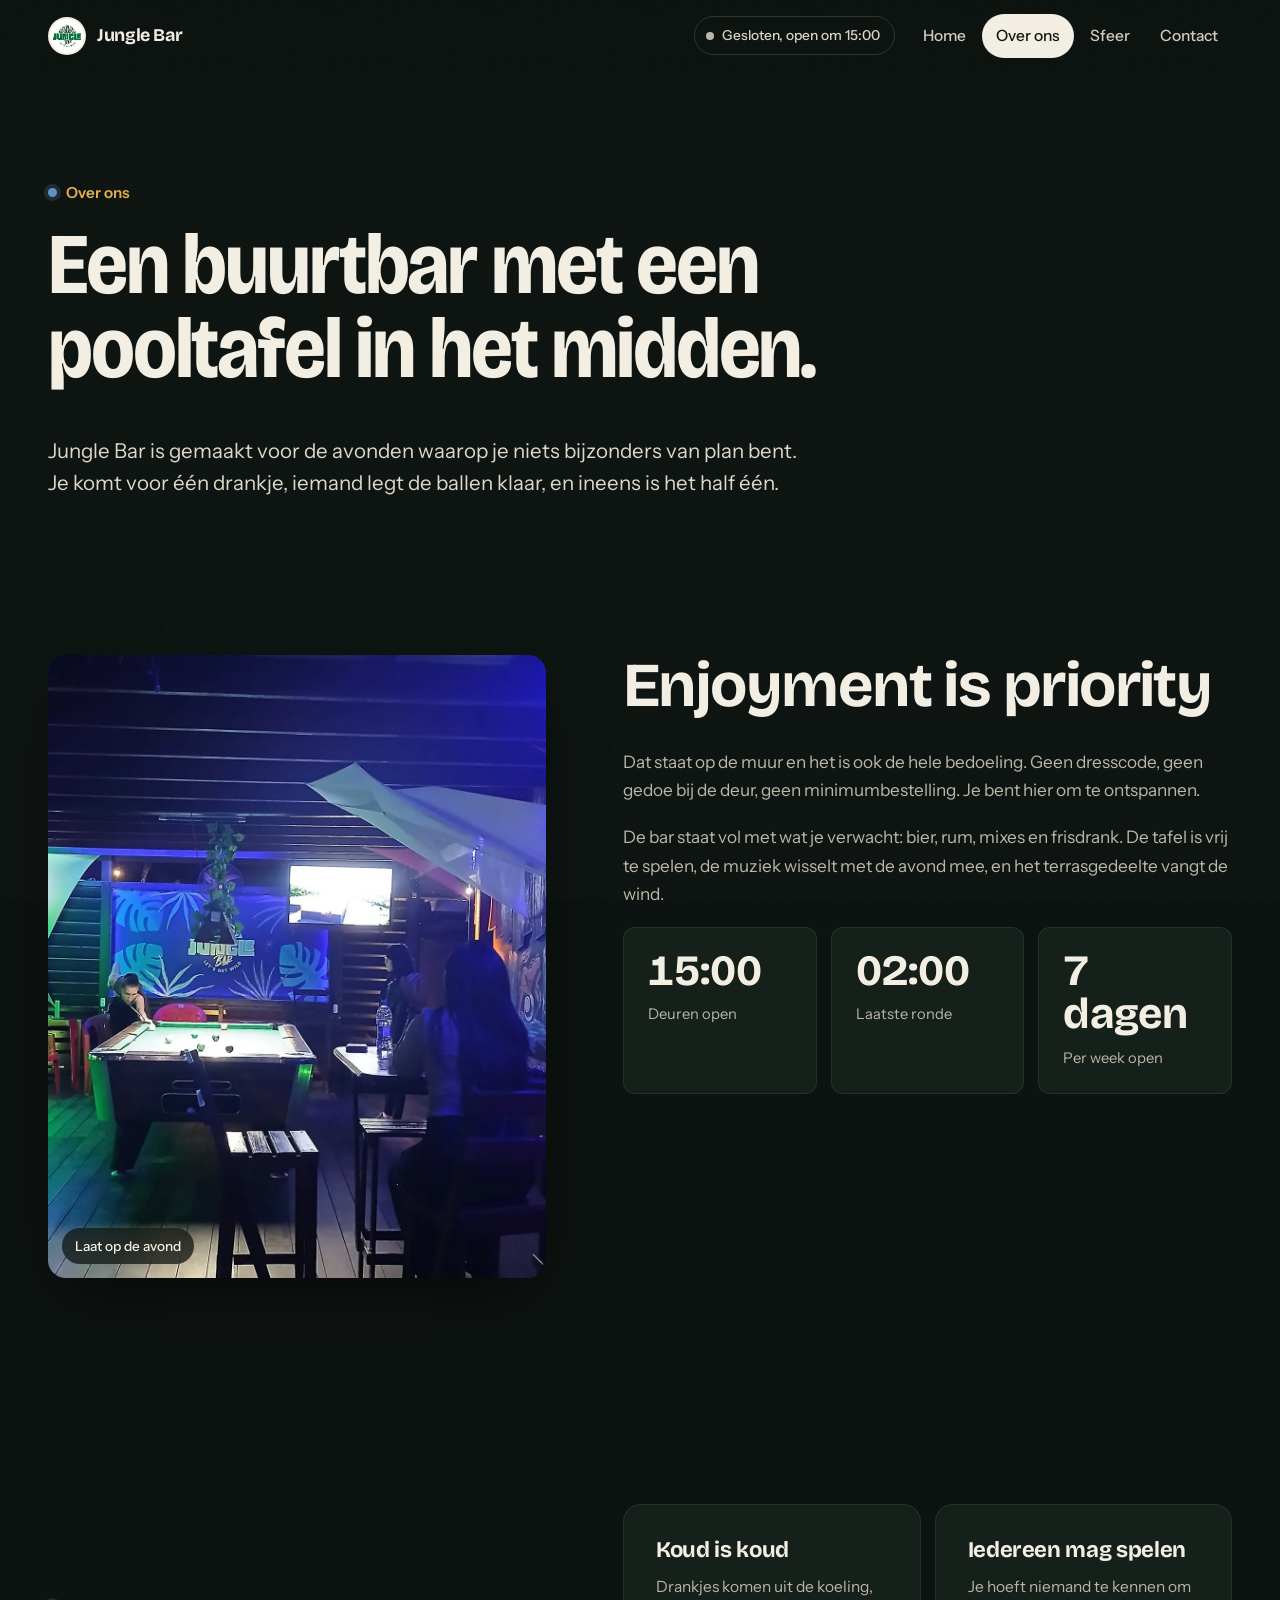
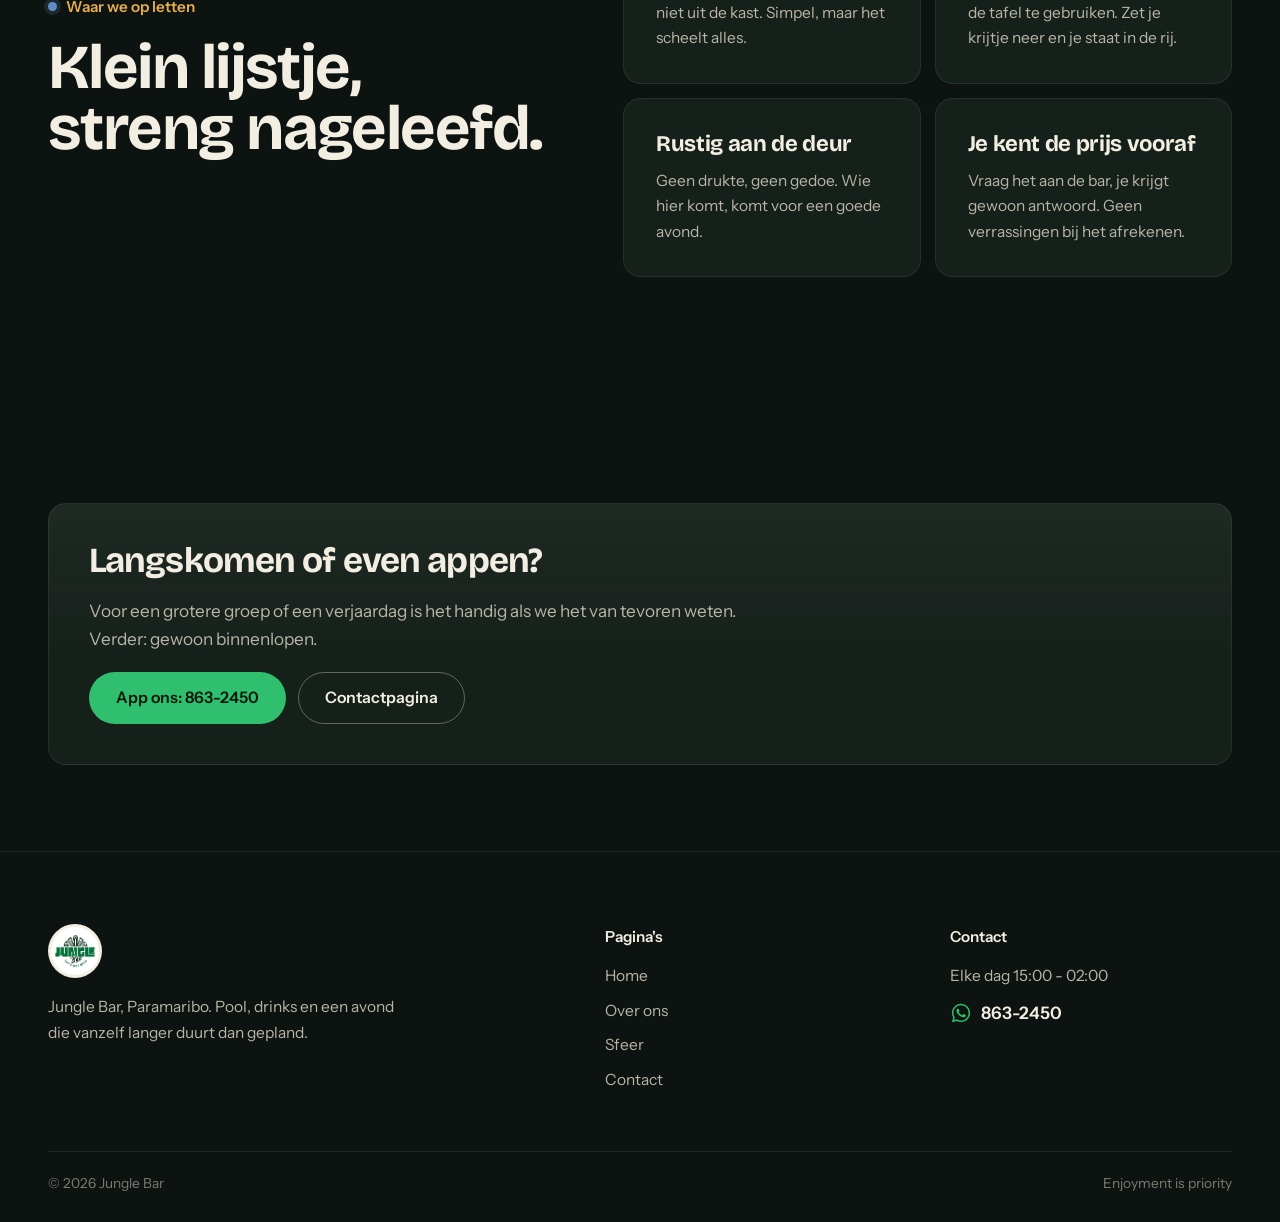
==== about/index.html @ 3f292060 "Add files via upload" ====
<!doctype html>
<html lang="nl">
  <head>
    <meta charset="utf-8">
    <meta name="viewport" content="width=device-width, initial-scale=1">
    <title>Over ons — Jungle Bar</title>
    <meta name="description" content="Jungle Bar is een relaxte bar in Paramaribo met pooltafel, koude drinks en goede muziek. Elke dag open van 15:00 tot 02:00.">
    <meta name="theme-color" content="#0d1310">
    <link rel="icon" href="../assets/logo.png">
    <link rel="preconnect" href="https://fonts.googleapis.com">
    <link rel="preconnect" href="https://fonts.gstatic.com" crossorigin>
    <link rel="stylesheet" href="https://fonts.googleapis.com/css2?family=Bricolage+Grotesque:opsz,wdth,wght@12..96,75..100,400..800&family=Instrument+Sans:wght@400..600&display=swap">
    <link rel="stylesheet" href="../assets/styles.css">
  </head>
  <body>
    <header class="site-header" data-header>
      <span class="scroll-line" data-scroll-line aria-hidden="true"></span>
      <a class="brand" href="../" aria-label="Jungle Bar, naar home">
        <img src="../assets/logo.png" alt="" width="38" height="38">
        <span>Jungle Bar</span>
      </a>
      <div class="header-side">
        <p class="status" data-status><span class="dot" aria-hidden="true"></span><span data-status-label>Elke dag 15:00 - 02:00</span></p>
        <nav class="site-nav" id="site-nav" data-nav aria-label="Hoofdmenu">
          <a href="../">Home</a>
          <a href="../about/" aria-current="page">Over ons</a>
          <a href="../experience/">Sfeer</a>
          <a href="../contact/">Contact</a>
        </nav>
        <button class="nav-toggle" type="button" aria-expanded="false" aria-controls="site-nav" aria-label="Menu openen" data-nav-toggle>
          <span></span><span></span><span></span>
        </button>
      </div>
    </header>

    <main>
      <section class="page-head shell">
        <p class="tag">Over ons</p>
        <h1>Een buurtbar met een pooltafel in het midden.</h1>
        <p class="lead">Jungle Bar is gemaakt voor de avonden waarop je niets bijzonders van plan bent. Je komt voor één drankje, iemand legt de ballen klaar, en ineens is het half één.</p>
      </section>

      <section class="band-tight shell">
        <div class="split">
          <figure class="frame reveal" style="aspect-ratio: 4 / 5;">
            <img src="../assets/pool-night.webp" alt="Poolballen op het groene laken bij Jungle Bar" loading="lazy" width="1050" height="1400">
            <figcaption>Laat op de avond</figcaption>
          </figure>
          <div class="reveal d1">
            <h2>Enjoyment is priority</h2>
            <p>Dat staat op de muur en het is ook de hele bedoeling. Geen dresscode, geen gedoe bij de deur, geen minimumbestelling. Je bent hier om te ontspannen.</p>
            <p>De bar staat vol met wat je verwacht: bier, rum, mixes en frisdrank. De tafel is vrij te spelen, de muziek wisselt met de avond mee, en het terrasgedeelte vangt de wind.</p>
            <div class="stats">
              <div class="stat"><strong>15:00</strong><span>Deuren open</span></div>
              <div class="stat"><strong>02:00</strong><span>Laatste ronde</span></div>
              <div class="stat"><strong>7 dagen</strong><span>Per week open</span></div>
            </div>
          </div>
        </div>
      </section>

      <section class="band shell">
        <div class="split split-center">
          <div class="reveal">
            <p class="tag">Waar we op letten</p>
            <h2>Klein lijstje, streng nageleefd.</h2>
          </div>
          <div class="bento">
            <article class="card reveal"><h3>Koud is koud</h3><p>Drankjes komen uit de koeling, niet uit de kast. Simpel, maar het scheelt alles.</p></article>
            <article class="card reveal d1"><h3>Iedereen mag spelen</h3><p>Je hoeft niemand te kennen om de tafel te gebruiken. Zet je krijtje neer en je staat in de rij.</p></article>
            <article class="card reveal d2"><h3>Rustig aan de deur</h3><p>Geen drukte, geen gedoe. Wie hier komt, komt voor een goede avond.</p></article>
            <article class="card reveal d2"><h3>Je kent de prijs vooraf</h3><p>Vraag het aan de bar, je krijgt gewoon antwoord. Geen verrassingen bij het afrekenen.</p></article>
          </div>
        </div>
      </section>

      <section class="band-tight shell">
        <div class="panel reveal">
          <h2>Langskomen of even appen?</h2>
          <p>Voor een grotere groep of een verjaardag is het handig als we het van tevoren weten. Verder: gewoon binnenlopen.</p>
          <div class="actions">
            <a class="btn btn-green" href="https://wa.me/5978632450" target="_blank" rel="noopener">App ons: 863-2450</a>
            <a class="btn btn-ghost" href="../contact/">Contactpagina</a>
          </div>
        </div>
      </section>
    </main>

    <footer class="site-footer">
      <div class="shell">
        <div class="footer-grid">
          <div class="footer-brand">
            <img src="../assets/logo.png" alt="Jungle Bar logo" width="54" height="54" loading="lazy">
            <p>Jungle Bar, Paramaribo. Pool, drinks en een avond die vanzelf langer duurt dan gepland.</p>
          </div>
          <div class="footer-col">
            <strong>Pagina's</strong>
            <nav aria-label="Footer menu">
              <a href="../">Home</a>
              <a href="../about/">Over ons</a>
              <a href="../experience/">Sfeer</a>
              <a href="../contact/">Contact</a>
            </nav>
          </div>
          <div class="footer-col">
            <strong>Contact</strong>
            <span>Elke dag 15:00 - 02:00</span>
            <a class="wa-link" href="https://wa.me/5978632450" target="_blank" rel="noopener">
              <svg viewBox="0 0 24 24" aria-hidden="true"><path d="M19.05 4.91A9.84 9.84 0 0 0 12.04 2C6.59 2 2.16 6.43 2.16 11.88c0 1.74.46 3.45 1.33 4.95L2.08 22l5.29-1.39a9.9 9.9 0 0 0 4.67 1.19h.01c5.45 0 9.88-4.43 9.88-9.88 0-2.64-1.03-5.12-2.88-7.01Zm-7 15.22h-.01a8.2 8.2 0 0 1-4.18-1.15l-.3-.18-3.14.82.84-3.06-.2-.31a8.17 8.17 0 0 1-1.25-4.37c0-4.54 3.69-8.23 8.24-8.23 2.2 0 4.27.86 5.82 2.42a8.18 8.18 0 0 1 2.41 5.82c0 4.54-3.69 8.24-8.23 8.24Zm4.51-6.16c-.25-.12-1.46-.72-1.69-.8-.23-.08-.39-.12-.56.12-.16.25-.64.8-.78.97-.14.16-.29.18-.54.06-.25-.12-1.04-.38-1.98-1.22-.73-.65-1.23-1.45-1.37-1.7-.14-.25-.02-.38.11-.5.11-.11.25-.29.37-.43.12-.14.16-.25.25-.41.08-.16.04-.31-.02-.43-.06-.12-.56-1.35-.77-1.85-.2-.49-.41-.42-.56-.43h-.48c-.16 0-.43.06-.66.31-.23.25-.87.85-.87 2.07 0 1.22.89 2.4 1.01 2.56.12.16 1.75 2.67 4.24 3.75.59.26 1.05.41 1.41.52.59.19 1.13.16 1.56.1.48-.07 1.46-.6 1.67-1.17.21-.58.21-1.07.14-1.17-.06-.1-.22-.16-.47-.29Z"/></svg>
              863-2450
            </a>
          </div>
        </div>
        <div class="footer-base">
          <span>&copy; <span data-year>2026</span> Jungle Bar</span>
          <span>Enjoyment is priority</span>
        </div>
      </div>
    </footer>

    <script src="../assets/main.js" defer></script>
  </body>
</html>
---- assets/styles.css ----
/* Jungle Bar — design tokens
   Palette comes from the room itself: cloth green, chalk blue, bar amber,
   ivory ball white, and the near-black of a bar at 1am. */
:root {
  --night: #0d1310;
  --night-2: #101815;
  --surface: #16201b;
  --surface-2: #1c2721;
  --chalk: #5d8fc4;
  --amber: #e5ae4b;
  --bone: #f3eee2;
  --bone-dim: #b9b5a6;
  --brand: #2fbf6e;
  --line: rgba(243, 238, 226, 0.14);
  --line-soft: rgba(243, 238, 226, 0.08);
  --shadow-sm: 0 2px 10px rgba(0, 0, 0, 0.3);
  --shadow: 0 24px 60px -24px rgba(0, 0, 0, 0.75);
  --max: 1200px;
  --gutter: clamp(20px, 4vw, 48px);
  --radius: 18px;
  --radius-sm: 12px;
  --ease: cubic-bezier(0.22, 1, 0.36, 1);
}

*,
*::before,
*::after {
  box-sizing: border-box;
}

html {
  -webkit-text-size-adjust: 100%;
}

body {
  margin: 0;
  background: var(--night);
  color: var(--bone);
  font-family: "Instrument Sans", ui-sans-serif, system-ui, -apple-system, "Segoe UI", Arial, sans-serif;
  font-size: clamp(1rem, 0.96rem + 0.2vw, 1.075rem);
  line-height: 1.65;
  overflow-x: hidden;
}

body::after {
  /* one quiet film-grain layer so large dark areas don't band */
  content: "";
  position: fixed;
  inset: 0;
  z-index: 999;
  pointer-events: none;
  opacity: 0.35;
  mix-blend-mode: soft-light;
  background-image: url("data:image/svg+xml,%3Csvg xmlns='http://www.w3.org/2000/svg' width='160' height='160'%3E%3Cfilter id='n'%3E%3CfeTurbulence type='fractalNoise' baseFrequency='0.85' numOctaves='3'/%3E%3C/filter%3E%3Crect width='160' height='160' filter='url(%23n)' opacity='0.5'/%3E%3C/svg%3E");
}

img {
  display: block;
  max-width: 100%;
}

a {
  color: inherit;
  text-decoration: none;
}

:focus-visible {
  outline: 2px solid var(--amber);
  outline-offset: 3px;
  border-radius: 4px;
}

h1,
h2,
h3 {
  font-family: "Bricolage Grotesque", Georgia, serif;
  font-weight: 700;
  font-variation-settings: "wdth" 100, "opsz" 32;
  line-height: 0.98;
  letter-spacing: -0.025em;
  margin: 0 0 0.5em;
  text-wrap: balance;
}

h1 {
  font-size: clamp(3.2rem, 11vw, 8rem);
}

h2 {
  font-size: clamp(2.1rem, 5.2vw, 3.9rem);
}

h3 {
  font-size: clamp(1.15rem, 1.8vw, 1.4rem);
  line-height: 1.15;
  letter-spacing: -0.015em;
}

p {
  margin: 0 0 1.1em;
  color: var(--bone-dim);
  max-width: 62ch;
}

.lead {
  font-size: clamp(1.1rem, 1.6vw, 1.32rem);
  color: #ddd7c8;
  line-height: 1.55;
}

.tag {
  display: inline-flex;
  align-items: center;
  gap: 9px;
  margin: 0 0 18px;
  color: var(--amber);
  font-size: 0.95rem;
  font-weight: 600;
}

.tag::before {
  content: "";
  width: 9px;
  height: 9px;
  border-radius: 50%;
  background: var(--chalk);
  box-shadow: 0 0 0 4px rgba(93, 143, 196, 0.18);
}

.shell {
  width: min(100% - var(--gutter) * 2, var(--max));
  margin-inline: auto;
}

.band {
  padding-block: clamp(72px, 11vw, 140px);
}

.band-tight {
  padding-block: clamp(48px, 7vw, 86px);
}

/* ------------------------------------------------------------------ header */
.site-header {
  position: sticky;
  top: 0;
  z-index: 40;
  display: flex;
  align-items: center;
  justify-content: space-between;
  gap: 20px;
  padding: 14px var(--gutter);
  background: rgba(13, 19, 16, 0.55);
  backdrop-filter: blur(14px) saturate(130%);
  border-bottom: 1px solid transparent;
  transition: background 0.3s var(--ease), border-color 0.3s var(--ease);
}

.site-header.is-scrolled {
  background: rgba(13, 19, 16, 0.92);
  border-bottom-color: var(--line-soft);
}

.scroll-line {
  position: absolute;
  left: 0;
  bottom: -1px;
  height: 2px;
  width: var(--scrolled, 0%);
  background: linear-gradient(90deg, var(--chalk), var(--amber));
}

.brand {
  display: inline-flex;
  align-items: center;
  gap: 11px;
  font-family: "Bricolage Grotesque", Georgia, serif;
  font-size: 1.12rem;
  font-weight: 700;
  letter-spacing: -0.02em;
}

.brand img {
  width: 38px;
  height: 38px;
  border-radius: 50%;
  background: var(--bone);
  padding: 2px;
}

.site-nav {
  display: flex;
  align-items: center;
  gap: 2px;
}

.site-nav a {
  padding: 9px 14px;
  border-radius: 999px;
  font-size: 0.97rem;
  font-weight: 500;
  color: #cfcabb;
  transition: color 0.2s var(--ease), background 0.2s var(--ease);
}

.site-nav a:hover {
  color: var(--bone);
  background: rgba(243, 238, 226, 0.07);
}

.site-nav a[aria-current="page"] {
  color: var(--night);
  background: var(--bone);
}

.header-side {
  display: flex;
  align-items: center;
  gap: 14px;
}

/* live open/closed chip — reads the actual clock */
.status {
  margin: 0;
  display: inline-flex;
  align-items: center;
  gap: 8px;
  padding: 7px 14px 7px 11px;
  border: 1px solid var(--line);
  border-radius: 999px;
  font-size: 0.86rem;
  font-weight: 500;
  color: #d9d4c5;
  white-space: nowrap;
}

.status .dot {
  width: 8px;
  height: 8px;
  border-radius: 50%;
  background: var(--bone-dim);
  flex: none;
}

.status.is-open .dot {
  background: var(--brand);
  box-shadow: 0 0 0 0 rgba(47, 191, 110, 0.6);
  animation: pulse 2.6s infinite;
}

@keyframes pulse {
  70% { box-shadow: 0 0 0 9px rgba(47, 191, 110, 0); }
  100% { box-shadow: 0 0 0 0 rgba(47, 191, 110, 0); }
}

.nav-toggle {
  display: none;
  width: 44px;
  height: 44px;
  padding: 0;
  border: 1px solid var(--line);
  border-radius: 12px;
  background: rgba(243, 238, 226, 0.05);
  cursor: pointer;
}

.nav-toggle span {
  display: block;
  width: 17px;
  height: 1.5px;
  margin: 4px auto;
  background: var(--bone);
  transition: transform 0.28s var(--ease), opacity 0.2s linear;
}

.nav-toggle[aria-expanded="true"] span:nth-child(1) { transform: translateY(5.5px) rotate(45deg); }
.nav-toggle[aria-expanded="true"] span:nth-child(2) { opacity: 0; }
.nav-toggle[aria-expanded="true"] span:nth-child(3) { transform: translateY(-5.5px) rotate(-45deg); }

/* -------------------------------------------------------------------- hero */
.hero {
  position: relative;
  min-height: min(92svh, 860px);
  display: grid;
  align-items: end;
  padding: clamp(60px, 12vh, 130px) var(--gutter) clamp(38px, 6vh, 64px);
  overflow: hidden;
  isolation: isolate;
}

.hero-bg {
  position: absolute;
  inset: 0;
  z-index: -2;
}

.hero-bg img {
  width: 100%;
  height: 100%;
  object-fit: cover;
  filter: saturate(1.02) contrast(1.04) brightness(0.86);
  image-rendering: auto;
}

.hero::before {
  content: "";
  position: absolute;
  inset: 0;
  z-index: -1;
  background:
    radial-gradient(90% 70% at 18% 82%, rgba(13, 19, 16, 0.92), rgba(13, 19, 16, 0.35) 62%, transparent),
    linear-gradient(180deg, rgba(13, 19, 16, 0.72) 0%, rgba(13, 19, 16, 0.08) 36%, var(--night) 97%);
}

.hero-inner {
  width: min(100%, var(--max));
  margin-inline: auto;
}

.hero h1 {
  margin: 0 0 18px;
  font-variation-settings: "wdth" 88, "opsz" 96;
  line-height: 0.86;
}

.hero h1 .line {
  display: block;
  overflow: hidden;
}

.hero h1 .line > span {
  display: block;
  transform: translateY(110%);
  animation: rise 1.05s var(--ease) forwards;
}

.hero h1 .line:nth-child(2) > span {
  animation-delay: 0.1s;
}

@keyframes rise {
  to { transform: translateY(0); }
}

.hero .lead {
  max-width: 46ch;
}

.hero-meta {
  display: flex;
  flex-wrap: wrap;
  align-items: center;
  gap: 10px 22px;
  margin-bottom: 26px;
  color: #cfcabb;
  font-size: 0.97rem;
}

.hero-meta strong {
  color: var(--bone);
  font-weight: 600;
}

.actions {
  display: flex;
  flex-wrap: wrap;
  gap: 12px;
}

/* ----------------------------------------------------------------- buttons */
.btn {
  --btn-bg: var(--bone);
  --btn-ink: var(--night);
  display: inline-flex;
  align-items: center;
  justify-content: center;
  gap: 10px;
  min-height: 52px;
  padding: 0 26px;
  border: 1px solid transparent;
  border-radius: 999px;
  background: var(--btn-bg);
  color: var(--btn-ink);
  font: inherit;
  font-weight: 600;
  font-size: 0.99rem;
  cursor: pointer;
  transition: transform 0.25s var(--ease), box-shadow 0.25s var(--ease), background 0.25s var(--ease), color 0.25s var(--ease), border-color 0.25s var(--ease);
}

.btn:hover,
.btn:focus-visible {
  transform: translateY(-2px);
  box-shadow: 0 14px 28px -12px rgba(0, 0, 0, 0.8);
}

.btn:active {
  transform: translateY(0);
}

.btn-green {
  --btn-bg: var(--brand);
  --btn-ink: #06180e;
}

.btn-ghost {
  --btn-bg: transparent;
  --btn-ink: var(--bone);
  border-color: rgba(243, 238, 226, 0.34);
  backdrop-filter: blur(6px);
}

.btn-ghost:hover,
.btn-ghost:focus-visible {
  border-color: var(--bone);
  background: rgba(243, 238, 226, 0.1);
}

.btn svg {
  width: 19px;
  height: 19px;
  fill: currentColor;
  flex: none;
}

.btn-wide {
  width: 100%;
}

.scroll-cue {
  margin-bottom: 0;
  display: inline-flex;
  align-items: center;
  gap: 10px;
  margin-top: 34px;
  color: #a8a396;
  font-size: 0.85rem;
}

.scroll-cue i {
  display: block;
  width: 1px;
  height: 34px;
  background: linear-gradient(180deg, var(--chalk), transparent);
}

/* ------------------------------------------------------------------ layout */
.split {
  display: grid;
  grid-template-columns: minmax(0, 0.9fr) minmax(0, 1.1fr);
  gap: clamp(30px, 6vw, 80px);
  align-items: start;
}

.split-center {
  align-items: center;
}

.bento {
  display: grid;
  grid-template-columns: repeat(2, minmax(0, 1fr));
  gap: 14px;
}

.card {
  padding: clamp(22px, 3vw, 32px);
  border: 1px solid var(--line-soft);
  border-radius: var(--radius);
  background: var(--surface);
  transition: border-color 0.3s var(--ease), background 0.3s var(--ease);
}

.card:hover {
  border-color: var(--line);
  background: var(--surface-2);
}

.card p {
  margin-bottom: 0;
  font-size: 0.97rem;
}

.card-wide {
  grid-column: 1 / -1;
  display: grid;
  grid-template-columns: minmax(0, 1fr) auto;
  gap: 24px;
  align-items: center;
  background:
    radial-gradient(120% 140% at 88% 18%, rgba(43, 138, 97, 0.34), transparent 58%),
    var(--surface);
}

.card-art {
  width: clamp(88px, 14vw, 132px);
  aspect-ratio: 1;
  border-radius: 50%;
  background: radial-gradient(circle at 34% 30%, #f6f1e4 0 22%, #e8dfc9 40%, #8d8370 100%);
  box-shadow: inset -12px -14px 26px rgba(0, 0, 0, 0.45), var(--shadow-sm);
  display: grid;
  place-items: center;
}

.card-art b {
  display: grid;
  place-items: center;
  width: 46%;
  aspect-ratio: 1;
  border-radius: 50%;
  background: #13171a;
  color: var(--bone);
  font-family: "Bricolage Grotesque", Georgia, serif;
  font-size: clamp(1.1rem, 2.2vw, 1.5rem);
}

/* ------------------------------------------------------------------ photos */
.frame {
  position: relative;
  margin: 0;
  overflow: hidden;
  border-radius: var(--radius);
  background: var(--surface);
  box-shadow: var(--shadow);
}

.frame img {
  width: 100%;
  height: 100%;
  object-fit: cover;
  transition: transform 0.9s var(--ease);
}

.frame:hover img {
  transform: scale(1.04);
}

.frame figcaption {
  position: absolute;
  left: 14px;
  bottom: 14px;
  padding: 7px 13px;
  border-radius: 999px;
  background: rgba(13, 19, 16, 0.72);
  backdrop-filter: blur(10px);
  font-size: 0.85rem;
  font-weight: 500;
}

.photo-duo {
  display: grid;
  grid-template-columns: 1.08fr 0.92fr;
  gap: 16px;
  align-items: end;
}

.photo-duo .frame:first-child { aspect-ratio: 4 / 5; }
.photo-duo .frame:last-child { aspect-ratio: 1 / 1; }

/* -------------------------------------------------------------------- info */
.panel {
  padding: clamp(24px, 3.4vw, 40px);
  border: 1px solid var(--line-soft);
  border-radius: var(--radius);
  background: linear-gradient(180deg, rgba(243, 238, 226, 0.045), transparent 60%), var(--surface);
}

.panel h2 {
  font-size: clamp(1.6rem, 3vw, 2.2rem);
}

.hours-row {
  display: flex;
  justify-content: space-between;
  align-items: baseline;
  gap: 16px;
  padding: 15px 0;
  border-bottom: 1px solid var(--line-soft);
  color: var(--bone-dim);
}

.hours-row:first-of-type {
  border-top: 1px solid var(--line-soft);
}

.hours-row strong {
  color: var(--bone);
  font-family: "Bricolage Grotesque", Georgia, serif;
  font-size: 1.2rem;
  font-variant-numeric: tabular-nums;
}

.hours-note {
  margin: 16px 0 22px;
  font-size: 0.92rem;
}

/* ------------------------------------------------------------------ footer */
.site-footer {
  border-top: 1px solid var(--line-soft);
  padding-block: clamp(44px, 6vw, 72px) 28px;
}

.footer-grid {
  display: grid;
  grid-template-columns: minmax(0, 1.4fr) repeat(2, minmax(0, 0.8fr));
  gap: clamp(28px, 5vw, 64px);
}

.footer-grid strong {
  display: block;
  margin-bottom: 14px;
  font-size: 0.95rem;
  font-weight: 600;
}

.footer-grid nav {
  display: grid;
  gap: 9px;
  align-content: start;
}

.footer-grid nav a,
.footer-col span {
  color: var(--bone-dim);
  font-size: 0.97rem;
}

.footer-grid nav a {
  width: fit-content;
  transition: color 0.2s var(--ease);
}

.footer-grid nav a:hover {
  color: var(--bone);
}

.footer-col span {
  display: block;
}

.footer-brand img {
  width: 54px;
  height: 54px;
  border-radius: 50%;
  background: var(--bone);
  padding: 3px;
  margin-bottom: 16px;
}

.footer-brand p {
  font-size: 0.97rem;
  max-width: 36ch;
}

.wa-link {
  display: inline-flex;
  align-items: center;
  gap: 9px;
  margin-top: 10px;
  font-weight: 600;
  transition: color 0.2s var(--ease);
}

.wa-link svg {
  width: 22px;
  height: 22px;
  fill: var(--brand);
}

.wa-link:hover {
  color: var(--brand);
}

.footer-base {
  display: flex;
  flex-wrap: wrap;
  justify-content: space-between;
  gap: 12px;
  margin-top: clamp(34px, 5vw, 58px);
  padding-top: 20px;
  border-top: 1px solid var(--line-soft);
  color: #7d7a70;
  font-size: 0.86rem;
}

/* ------------------------------------------------------------- page header */
.page-head {
  padding-block: clamp(56px, 9vw, 104px) clamp(28px, 4vw, 48px);
}

.page-head h1 {
  font-size: clamp(2.6rem, 7vw, 5.4rem);
  font-variation-settings: "wdth" 90, "opsz" 72;
}

.page-head .lead {
  max-width: 54ch;
}

.stats {
  display: grid;
  grid-template-columns: repeat(auto-fit, minmax(150px, 1fr));
  gap: 14px;
}

.stat {
  padding: 22px 24px;
  border-radius: var(--radius-sm);
  border: 1px solid var(--line-soft);
  background: var(--surface);
}

.stat strong {
  display: block;
  font-family: "Bricolage Grotesque", Georgia, serif;
  font-size: clamp(1.9rem, 4vw, 2.7rem);
  line-height: 1;
  margin-bottom: 6px;
  font-variant-numeric: tabular-nums;
}

.stat span {
  color: var(--bone-dim);
  font-size: 0.92rem;
}

/* ----------------------------------------------------------------- gallery */
.gallery {
  display: grid;
  grid-template-columns: repeat(6, 1fr);
  gap: 16px;
}

.gallery .frame {
  cursor: zoom-in;
}

.gallery .g-lg {
  grid-column: span 4;
  aspect-ratio: 5 / 6;
}

.gallery .g-sm {
  grid-column: span 2;
  display: grid;
  gap: 16px;
}

.gallery .g-sm .frame {
  aspect-ratio: 4 / 3;
}

.lightbox {
  position: fixed;
  inset: 0;
  z-index: 200;
  display: grid;
  place-items: center;
  padding: 24px;
  background: rgba(8, 12, 10, 0.94);
  backdrop-filter: blur(8px);
  opacity: 0;
  visibility: hidden;
  transition: opacity 0.3s var(--ease), visibility 0.3s;
}

.lightbox.is-open {
  opacity: 1;
  visibility: visible;
}

.lightbox img {
  max-width: min(94vw, 900px);
  max-height: 86svh;
  border-radius: var(--radius);
  object-fit: contain;
}

.lightbox button {
  position: absolute;
  top: 20px;
  right: 20px;
  width: 46px;
  height: 46px;
  border: 1px solid var(--line);
  border-radius: 50%;
  background: rgba(243, 238, 226, 0.08);
  color: var(--bone);
  font-size: 1.3rem;
  cursor: pointer;
}

.list {
  display: grid;
  gap: 10px;
}

.list-row {
  display: flex;
  justify-content: space-between;
  align-items: baseline;
  gap: 18px;
  padding: 18px 22px;
  border: 1px solid var(--line-soft);
  border-radius: var(--radius-sm);
  background: var(--surface);
}

.list-row span {
  color: var(--bone-dim);
  font-size: 0.95rem;
}

/* ----------------------------------------------------------------- contact */
.contact-grid {
  display: grid;
  grid-template-columns: minmax(0, 1fr) minmax(0, 0.9fr);
  gap: clamp(26px, 4vw, 54px);
  align-items: start;
}

.field {
  display: grid;
  gap: 7px;
  margin-bottom: 16px;
  font-size: 0.93rem;
  font-weight: 500;
  color: var(--bone-dim);
}

.field input,
.field textarea,
.field select {
  width: 100%;
  padding: 14px 16px;
  border: 1px solid var(--line);
  border-radius: var(--radius-sm);
  background: rgba(243, 238, 226, 0.05);
  color: var(--bone);
  font: inherit;
  transition: border-color 0.2s var(--ease), background 0.2s var(--ease);
}

.field textarea {
  resize: vertical;
  min-height: 118px;
}

.field input:focus,
.field textarea:focus,
.field select:focus {
  outline: none;
  border-color: var(--chalk);
  background: rgba(243, 238, 226, 0.08);
}

.form-note {
  margin: 14px 0 0;
  font-size: 0.88rem;
  color: #8d8a7e;
}

.contact-cards {
  display: grid;
  gap: 12px;
}

.contact-card {
  padding: 22px 24px;
  border: 1px solid var(--line-soft);
  border-radius: var(--radius-sm);
  background: var(--surface);
}

.contact-card span {
  color: #8d8a7e;
  font-size: 0.88rem;
}

.contact-card strong {
  display: block;
  margin: 4px 0 6px;
  font-family: "Bricolage Grotesque", Georgia, serif;
  font-size: 1.45rem;
}

.contact-card p {
  margin-bottom: 0;
  font-size: 0.95rem;
}

.contact-card a {
  color: var(--chalk);
  font-weight: 600;
}

.contact-card a:hover {
  color: var(--amber);
}

/* ------------------------------------------------------------------ reveal */
.reveal {
  opacity: 0;
  transform: translateY(18px);
  transition: opacity 0.7s var(--ease), transform 0.7s var(--ease);
}

.reveal.is-visible {
  opacity: 1;
  transform: none;
}

.reveal.d1 { transition-delay: 0.08s; }
.reveal.d2 { transition-delay: 0.16s; }

/* -------------------------------------------------------------- responsive */
@media (max-width: 900px) {
  .split,
  .contact-grid,
  .footer-grid,
  .photo-duo {
    grid-template-columns: 1fr;
  }

  .gallery {
    grid-template-columns: 1fr;
  }

  .gallery .g-lg,
  .gallery .g-sm {
    grid-column: 1 / -1;
  }
}

@media (max-width: 760px) {
  .nav-toggle {
    display: block;
  }

  .header-side .status {
    display: none;
  }

  .site-nav {
    position: fixed;
    inset: 66px 12px auto;
    display: grid;
    gap: 4px;
    padding: 12px;
    border: 1px solid var(--line);
    border-radius: var(--radius);
    background: rgba(16, 24, 21, 0.98);
    backdrop-filter: blur(16px);
    box-shadow: var(--shadow);
    transform-origin: top right;
    transform: scale(0.96);
    opacity: 0;
    visibility: hidden;
    transition: opacity 0.22s var(--ease), transform 0.22s var(--ease), visibility 0.22s;
  }

  .site-nav.is-open {
    opacity: 1;
    visibility: visible;
    transform: none;
  }

  .site-nav a {
    padding: 13px 16px;
    border-radius: var(--radius-sm);
    font-size: 1.05rem;
  }

  .bento,
  .card-wide {
    grid-template-columns: 1fr;
  }

  .card-art {
    order: -1;
  }

  .actions .btn {
    flex: 1 1 100%;
  }
}

@media (prefers-reduced-motion: reduce) {
  *,
  *::before,
  *::after {
    animation-duration: 0.01ms !important;
    animation-iteration-count: 1 !important;
    transition-duration: 0.01ms !important;
    scroll-behavior: auto !important;
  }

  .hero h1 .line > span {
    transform: none;
  }

  .reveal {
    opacity: 1;
    transform: none;
  }
}
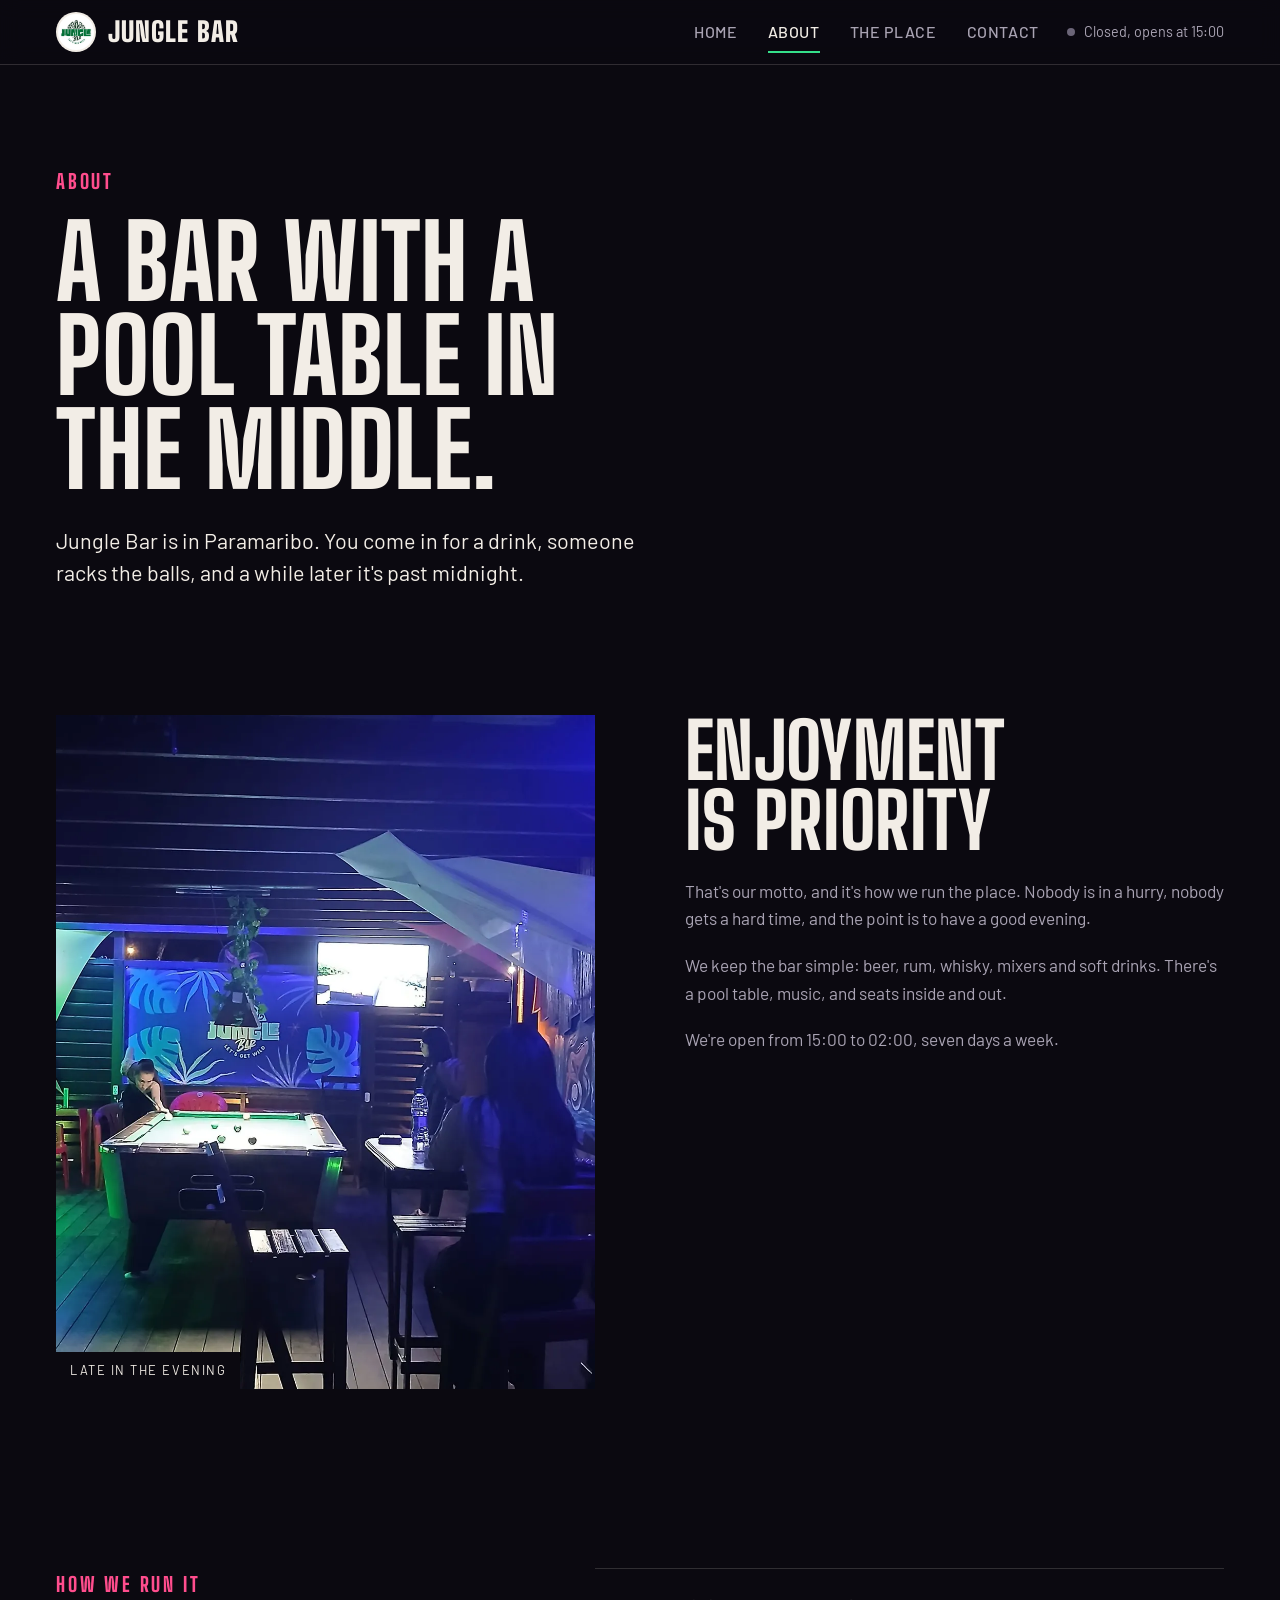
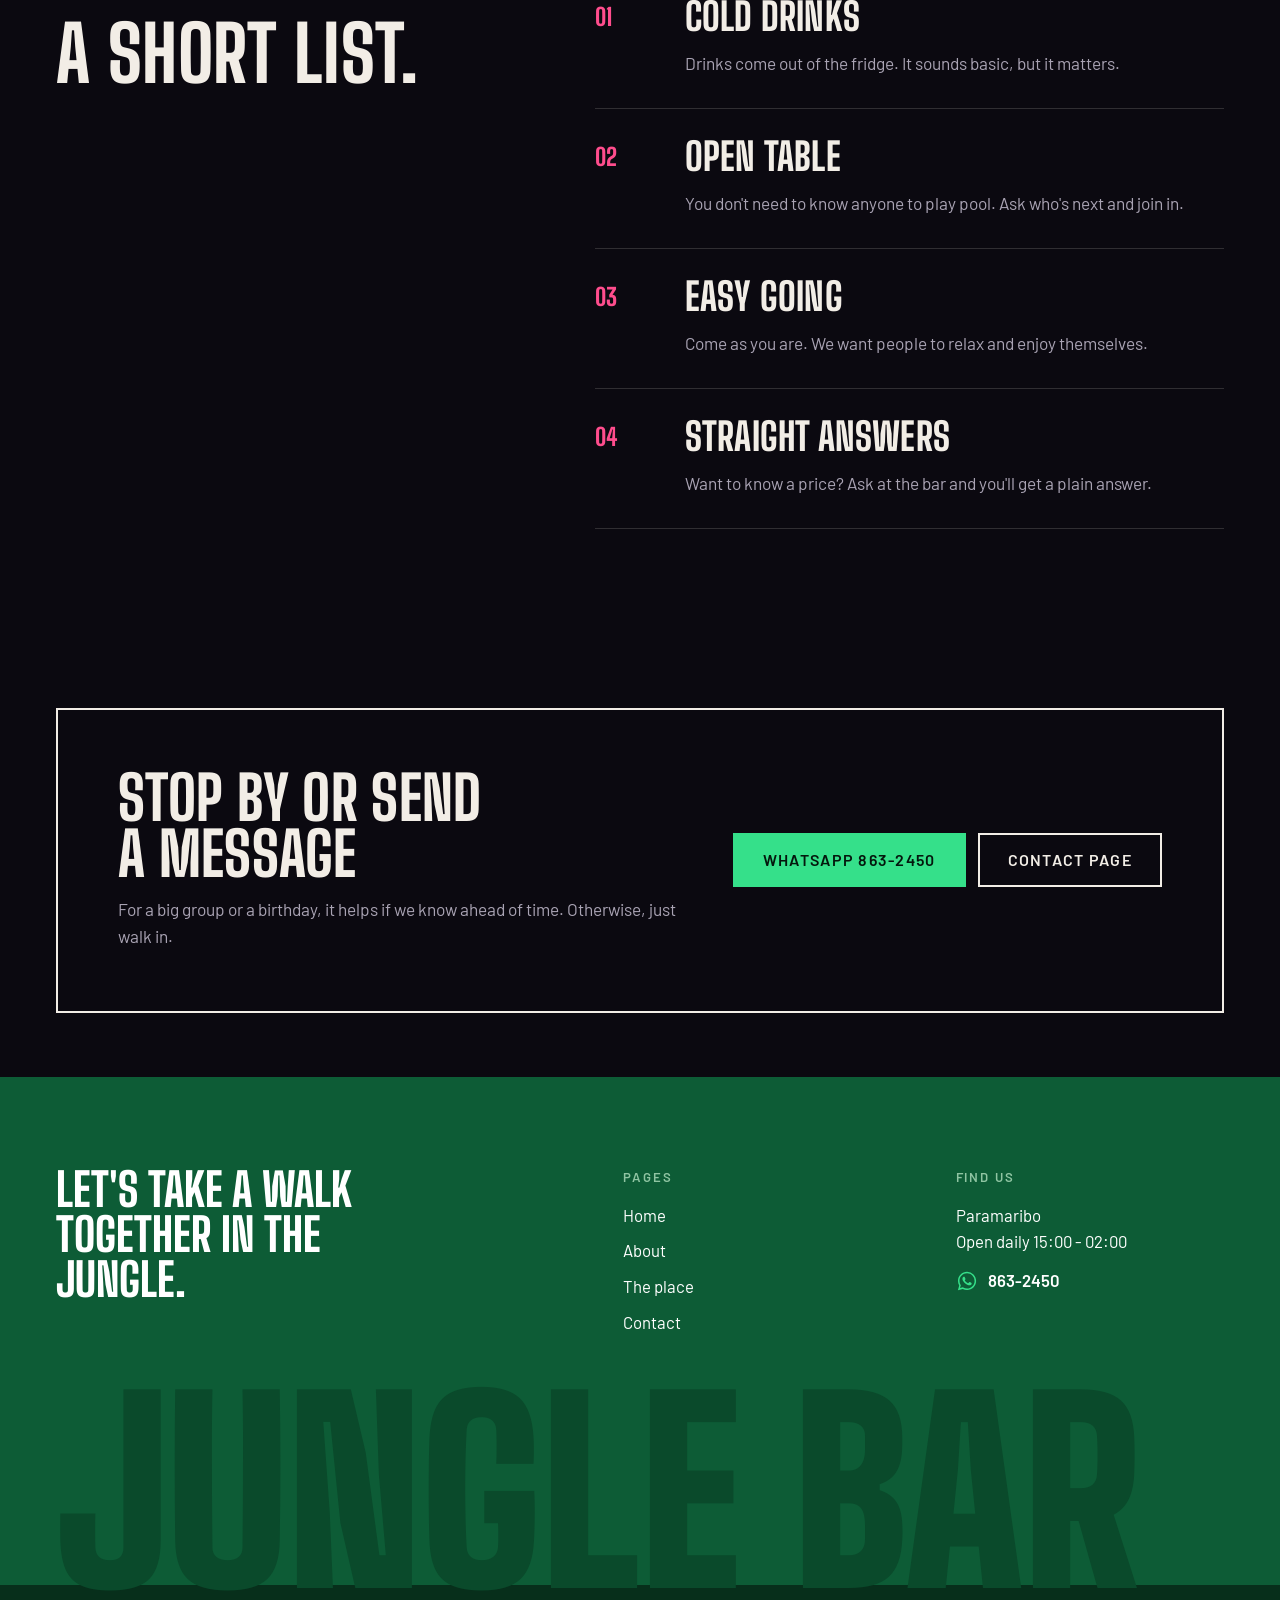
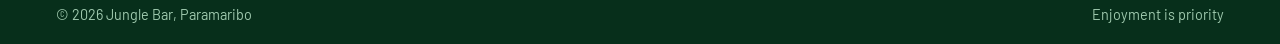
==== commit cfbd0948: "Add files via upload" ====
--- a/about/index.html
+++ b/about/index.html
@@ -1,33 +1,34 @@
 <!doctype html>
-<html lang="nl">
+<html lang="en">
   <head>
     <meta charset="utf-8">
     <meta name="viewport" content="width=device-width, initial-scale=1">
-    <title>Over ons — Jungle Bar</title>
-    <meta name="description" content="Jungle Bar is een relaxte bar in Paramaribo met pooltafel, koude drinks en goede muziek. Elke dag open van 15:00 tot 02:00.">
-    <meta name="theme-color" content="#0d1310">
+    <title>About | Jungle Bar</title>
+    <meta name="description" content="Jungle Bar is a bar in Paramaribo with a pool table, a well-stocked bar and music every night. Open daily 15:00 to 02:00.">
+    <meta name="theme-color" content="#0b0910">
+    <meta property="og:title" content="About | Jungle Bar">
+    <meta property="og:description" content="Jungle Bar is a bar in Paramaribo with a pool table, a well-stocked bar and music every night. Open daily 15:00 to 02:00.">
+    <meta property="og:type" content="website">
     <link rel="icon" href="../assets/logo.png">
-    <link rel="preconnect" href="https://fonts.googleapis.com">
-    <link rel="preconnect" href="https://fonts.gstatic.com" crossorigin>
-    <link rel="stylesheet" href="https://fonts.googleapis.com/css2?family=Bricolage+Grotesque:opsz,wdth,wght@12..96,75..100,400..800&family=Instrument+Sans:wght@400..600&display=swap">
+    <link rel="preload" as="font" type="font/woff2" href="../assets/fonts/big-shoulders-display-latin-900-normal.woff2" crossorigin>
     <link rel="stylesheet" href="../assets/styles.css">
   </head>
   <body>
     <header class="site-header" data-header>
       <span class="scroll-line" data-scroll-line aria-hidden="true"></span>
-      <a class="brand" href="../" aria-label="Jungle Bar, naar home">
-        <img src="../assets/logo.png" alt="" width="38" height="38">
+      <a class="brand" href="../" aria-label="Jungle Bar, home">
+        <img src="../assets/logo.png" alt="" width="40" height="40">
         <span>Jungle Bar</span>
       </a>
       <div class="header-side">
-        <p class="status" data-status><span class="dot" aria-hidden="true"></span><span data-status-label>Elke dag 15:00 - 02:00</span></p>
-        <nav class="site-nav" id="site-nav" data-nav aria-label="Hoofdmenu">
+        <nav class="site-nav" id="site-nav" data-nav aria-label="Main menu">
           <a href="../">Home</a>
-          <a href="../about/" aria-current="page">Over ons</a>
-          <a href="../experience/">Sfeer</a>
+          <a href="../about/" aria-current="page">About</a>
+          <a href="../experience/">The place</a>
           <a href="../contact/">Contact</a>
         </nav>
-        <button class="nav-toggle" type="button" aria-expanded="false" aria-controls="site-nav" aria-label="Menu openen" data-nav-toggle>
+        <p class="status" data-status><span class="dot" aria-hidden="true"></span><span data-status-label>Open daily 15:00 - 02:00</span></p>
+        <button class="nav-toggle" type="button" aria-expanded="false" aria-controls="site-nav" aria-label="Open menu" data-nav-toggle>
           <span></span><span></span><span></span>
         </button>
       </div>
@@ -35,52 +36,50 @@
 
     <main>
       <section class="page-head shell">
-        <p class="tag">Over ons</p>
-        <h1>Een buurtbar met een pooltafel in het midden.</h1>
-        <p class="lead">Jungle Bar is gemaakt voor de avonden waarop je niets bijzonders van plan bent. Je komt voor één drankje, iemand legt de ballen klaar, en ineens is het half één.</p>
+        <p class="kicker">About</p>
+        <h1>A bar with a pool table in the middle.</h1>
+        <p class="lead">Jungle Bar is in Paramaribo. You come in for a drink, someone racks the balls, and a while later it's past midnight.</p>
       </section>
 
-      <section class="band-tight shell">
-        <div class="split">
-          <figure class="frame reveal" style="aspect-ratio: 4 / 5;">
-            <img src="../assets/pool-night.webp" alt="Poolballen op het groene laken bij Jungle Bar" loading="lazy" width="1050" height="1400">
-            <figcaption>Laat op de avond</figcaption>
+      <section class="section-tight shell">
+        <div class="split split-even">
+          <figure class="photo reveal" style="aspect-ratio: 4 / 5;">
+            <img src="../assets/pool-night.webp" alt="People playing pool at Jungle Bar in the evening" loading="lazy" width="1050" height="1400">
+            <figcaption>Late in the evening</figcaption>
           </figure>
-          <div class="reveal d1">
-            <h2>Enjoyment is priority</h2>
-            <p>Dat staat op de muur en het is ook de hele bedoeling. Geen dresscode, geen gedoe bij de deur, geen minimumbestelling. Je bent hier om te ontspannen.</p>
-            <p>De bar staat vol met wat je verwacht: bier, rum, mixes en frisdrank. De tafel is vrij te spelen, de muziek wisselt met de avond mee, en het terrasgedeelte vangt de wind.</p>
-            <div class="stats">
-              <div class="stat"><strong>15:00</strong><span>Deuren open</span></div>
-              <div class="stat"><strong>02:00</strong><span>Laatste ronde</span></div>
-              <div class="stat"><strong>7 dagen</strong><span>Per week open</span></div>
-            </div>
+          <div class="reveal">
+            <h2 style="margin-bottom: 22px;">Enjoyment is priority</h2>
+            <p>That's our motto, and it's how we run the place. Nobody is in a hurry, nobody gets a hard time, and the point is to have a good evening.</p>
+            <p>We keep the bar simple: beer, rum, whisky, mixers and soft drinks. There's a pool table, music, and seats inside and out.</p>
+            <p>We're open from 15:00 to 02:00, seven days a week.</p>
           </div>
         </div>
       </section>
 
-      <section class="band shell">
-        <div class="split split-center">
-          <div class="reveal">
-            <p class="tag">Waar we op letten</p>
-            <h2>Klein lijstje, streng nageleefd.</h2>
+      <section class="section shell">
+        <div class="split">
+          <div class="reveal sticky-col">
+            <p class="kicker">How we run it</p>
+            <h2>A short list.</h2>
           </div>
-          <div class="bento">
-            <article class="card reveal"><h3>Koud is koud</h3><p>Drankjes komen uit de koeling, niet uit de kast. Simpel, maar het scheelt alles.</p></article>
-            <article class="card reveal d1"><h3>Iedereen mag spelen</h3><p>Je hoeft niemand te kennen om de tafel te gebruiken. Zet je krijtje neer en je staat in de rij.</p></article>
-            <article class="card reveal d2"><h3>Rustig aan de deur</h3><p>Geen drukte, geen gedoe. Wie hier komt, komt voor een goede avond.</p></article>
-            <article class="card reveal d2"><h3>Je kent de prijs vooraf</h3><p>Vraag het aan de bar, je krijgt gewoon antwoord. Geen verrassingen bij het afrekenen.</p></article>
+          <div class="rows">
+            <article class="row reveal"><span class="num">01</span><h3>Cold drinks</h3><p>Drinks come out of the fridge. It sounds basic, but it matters.</p></article>
+            <article class="row reveal"><span class="num">02</span><h3>Open table</h3><p>You don't need to know anyone to play pool. Ask who's next and join in.</p></article>
+            <article class="row reveal"><span class="num">03</span><h3>Easy going</h3><p>Come as you are. We want people to relax and enjoy themselves.</p></article>
+            <article class="row reveal"><span class="num">04</span><h3>Straight answers</h3><p>Want to know a price? Ask at the bar and you'll get a plain answer.</p></article>
           </div>
         </div>
       </section>
 
-      <section class="band-tight shell">
-        <div class="panel reveal">
-          <h2>Langskomen of even appen?</h2>
-          <p>Voor een grotere groep of een verjaardag is het handig als we het van tevoren weten. Verder: gewoon binnenlopen.</p>
+      <section class="section-tight shell">
+        <div class="cta reveal">
+          <div>
+            <h2>Stop by or send a message</h2>
+            <p>For a big group or a birthday, it helps if we know ahead of time. Otherwise, just walk in.</p>
+          </div>
           <div class="actions">
-            <a class="btn btn-green" href="https://wa.me/5978632450" target="_blank" rel="noopener">App ons: 863-2450</a>
-            <a class="btn btn-ghost" href="../contact/">Contactpagina</a>
+            <a class="btn btn-green" href="https://wa.me/5978632450" target="_blank" rel="noopener">WhatsApp 863-2450</a>
+            <a class="btn" href="../contact/">Contact page</a>
           </div>
         </div>
       </section>
@@ -88,31 +87,32 @@
 
     <footer class="site-footer">
       <div class="shell">
-        <div class="footer-grid">
-          <div class="footer-brand">
-            <img src="../assets/logo.png" alt="Jungle Bar logo" width="54" height="54" loading="lazy">
-            <p>Jungle Bar, Paramaribo. Pool, drinks en een avond die vanzelf langer duurt dan gepland.</p>
-          </div>
+        <div class="footer-top">
+          <p class="footer-quote">Let's take a walk together in the jungle.</p>
           <div class="footer-col">
-            <strong>Pagina's</strong>
+            <h4>Pages</h4>
             <nav aria-label="Footer menu">
               <a href="../">Home</a>
-              <a href="../about/">Over ons</a>
-              <a href="../experience/">Sfeer</a>
+              <a href="../about/">About</a>
+              <a href="../experience/">The place</a>
               <a href="../contact/">Contact</a>
             </nav>
           </div>
           <div class="footer-col">
-            <strong>Contact</strong>
-            <span>Elke dag 15:00 - 02:00</span>
+            <h4>Find us</h4>
+            <span>Paramaribo</span>
+            <span>Open daily 15:00 - 02:00</span>
             <a class="wa-link" href="https://wa.me/5978632450" target="_blank" rel="noopener">
               <svg viewBox="0 0 24 24" aria-hidden="true"><path d="M19.05 4.91A9.84 9.84 0 0 0 12.04 2C6.59 2 2.16 6.43 2.16 11.88c0 1.74.46 3.45 1.33 4.95L2.08 22l5.29-1.39a9.9 9.9 0 0 0 4.67 1.19h.01c5.45 0 9.88-4.43 9.88-9.88 0-2.64-1.03-5.12-2.88-7.01Zm-7 15.22h-.01a8.2 8.2 0 0 1-4.18-1.15l-.3-.18-3.14.82.84-3.06-.2-.31a8.17 8.17 0 0 1-1.25-4.37c0-4.54 3.69-8.23 8.24-8.23 2.2 0 4.27.86 5.82 2.42a8.18 8.18 0 0 1 2.41 5.82c0 4.54-3.69 8.24-8.23 8.24Zm4.51-6.16c-.25-.12-1.46-.72-1.69-.8-.23-.08-.39-.12-.56.12-.16.25-.64.8-.78.97-.14.16-.29.18-.54.06-.25-.12-1.04-.38-1.98-1.22-.73-.65-1.23-1.45-1.37-1.7-.14-.25-.02-.38.11-.5.11-.11.25-.29.37-.43.12-.14.16-.25.25-.41.08-.16.04-.31-.02-.43-.06-.12-.56-1.35-.77-1.85-.2-.49-.41-.42-.56-.43h-.48c-.16 0-.43.06-.66.31-.23.25-.87.85-.87 2.07 0 1.22.89 2.4 1.01 2.56.12.16 1.75 2.67 4.24 3.75.59.26 1.05.41 1.41.52.59.19 1.13.16 1.56.1.48-.07 1.46-.6 1.67-1.17.21-.58.21-1.07.14-1.17-.06-.1-.22-.16-.47-.29Z"/></svg>
               863-2450
             </a>
           </div>
         </div>
-        <div class="footer-base">
-          <span>&copy; <span data-year>2026</span> Jungle Bar</span>
+        <p class="footer-word" aria-hidden="true">Jungle Bar</p>
+      </div>
+      <div class="footer-base-wrap">
+        <div class="shell footer-base">
+          <span>&copy; <span data-year>2026</span> Jungle Bar, Paramaribo</span>
           <span>Enjoyment is priority</span>
         </div>
       </div>
--- a/assets/styles.css
+++ b/assets/styles.css
@@ -1,144 +1,82 @@
-/* Jungle Bar — design tokens
-   Palette comes from the room itself: cloth green, chalk blue, bar amber,
-   ivory ball white, and the near-black of a bar at 1am. */
+/* Jungle Bar
+   Colours are taken from the room: blue and magenta neon on a near-black
+   wall, green pool cloth, and the green of the logo. */
+
+@font-face { font-family: "Big Shoulders Display"; font-weight: 800; font-display: swap; src: url("fonts/big-shoulders-display-latin-800-normal.woff2") format("woff2"); }
+@font-face { font-family: "Big Shoulders Display"; font-weight: 900; font-display: swap; src: url("fonts/big-shoulders-display-latin-900-normal.woff2") format("woff2"); }
+@font-face { font-family: "Barlow"; font-weight: 400; font-display: swap; src: url("fonts/barlow-latin-400-normal.woff2") format("woff2"); }
+@font-face { font-family: "Barlow"; font-weight: 500; font-display: swap; src: url("fonts/barlow-latin-500-normal.woff2") format("woff2"); }
+@font-face { font-family: "Barlow"; font-weight: 600; font-display: swap; src: url("fonts/barlow-latin-600-normal.woff2") format("woff2"); }
+
 :root {
-  --night: #0d1310;
-  --night-2: #101815;
-  --surface: #16201b;
-  --surface-2: #1c2721;
-  --chalk: #5d8fc4;
-  --amber: #e5ae4b;
-  --bone: #f3eee2;
-  --bone-dim: #b9b5a6;
-  --brand: #2fbf6e;
-  --line: rgba(243, 238, 226, 0.14);
-  --line-soft: rgba(243, 238, 226, 0.08);
-  --shadow-sm: 0 2px 10px rgba(0, 0, 0, 0.3);
-  --shadow: 0 24px 60px -24px rgba(0, 0, 0, 0.75);
-  --max: 1200px;
-  --gutter: clamp(20px, 4vw, 48px);
-  --radius: 18px;
-  --radius-sm: 12px;
-  --ease: cubic-bezier(0.22, 1, 0.36, 1);
-}
-
-*,
-*::before,
-*::after {
-  box-sizing: border-box;
-}
-
-html {
-  -webkit-text-size-adjust: 100%;
-}
+  --ink: #0b0910;
+  --ink-2: #13101b;
+  --ink-3: #1b1726;
+  --text: #f2ede6;
+  --dim: #a9a3b3;
+  --line: rgba(242, 237, 230, 0.16);
+  --pink: #ff4d8d;
+  --blue: #5b8cff;
+  --green: #35e08a;
+  --jungle: #0d5c36;
+  --jungle-deep: #0a4a2b;
+  --jungle-ink: #072f1b;
+  --max: 1240px;
+  --gutter: clamp(20px, 4.5vw, 56px);
+  --display: "Big Shoulders Display", "Arial Narrow", Impact, sans-serif;
+  --body: "Barlow", system-ui, -apple-system, "Segoe UI", Arial, sans-serif;
+}
+
+*, *::before, *::after { box-sizing: border-box; }
+html { -webkit-text-size-adjust: 100%; }
 
 body {
   margin: 0;
-  background: var(--night);
-  color: var(--bone);
-  font-family: "Instrument Sans", ui-sans-serif, system-ui, -apple-system, "Segoe UI", Arial, sans-serif;
-  font-size: clamp(1rem, 0.96rem + 0.2vw, 1.075rem);
-  line-height: 1.65;
+  background: var(--ink);
+  color: var(--text);
+  font-family: var(--body);
+  font-size: 1.08rem;
+  line-height: 1.6;
   overflow-x: hidden;
 }
 
-body::after {
-  /* one quiet film-grain layer so large dark areas don't band */
-  content: "";
-  position: fixed;
-  inset: 0;
-  z-index: 999;
-  pointer-events: none;
-  opacity: 0.35;
-  mix-blend-mode: soft-light;
-  background-image: url("data:image/svg+xml,%3Csvg xmlns='http://www.w3.org/2000/svg' width='160' height='160'%3E%3Cfilter id='n'%3E%3CfeTurbulence type='fractalNoise' baseFrequency='0.85' numOctaves='3'/%3E%3C/filter%3E%3Crect width='160' height='160' filter='url(%23n)' opacity='0.5'/%3E%3C/svg%3E");
-}
-
-img {
-  display: block;
-  max-width: 100%;
-}
-
-a {
-  color: inherit;
-  text-decoration: none;
-}
-
-:focus-visible {
-  outline: 2px solid var(--amber);
-  outline-offset: 3px;
-  border-radius: 4px;
-}
-
-h1,
-h2,
-h3 {
-  font-family: "Bricolage Grotesque", Georgia, serif;
-  font-weight: 700;
-  font-variation-settings: "wdth" 100, "opsz" 32;
-  line-height: 0.98;
-  letter-spacing: -0.025em;
-  margin: 0 0 0.5em;
+img { display: block; max-width: 100%; }
+a { color: inherit; text-decoration: none; }
+:focus-visible { outline: 2px solid var(--green); outline-offset: 3px; }
+
+h1, h2, h3 {
+  margin: 0;
+  font-family: var(--display);
+  font-weight: 800;
+  text-transform: uppercase;
+  line-height: 0.92;
+  letter-spacing: 0.005em;
   text-wrap: balance;
 }
-
-h1 {
-  font-size: clamp(3.2rem, 11vw, 8rem);
-}
-
-h2 {
-  font-size: clamp(2.1rem, 5.2vw, 3.9rem);
-}
-
-h3 {
-  font-size: clamp(1.15rem, 1.8vw, 1.4rem);
-  line-height: 1.15;
-  letter-spacing: -0.015em;
-}
-
-p {
-  margin: 0 0 1.1em;
-  color: var(--bone-dim);
-  max-width: 62ch;
-}
-
-.lead {
-  font-size: clamp(1.1rem, 1.6vw, 1.32rem);
-  color: #ddd7c8;
-  line-height: 1.55;
-}
-
-.tag {
-  display: inline-flex;
-  align-items: center;
-  gap: 9px;
+h1 { font-size: clamp(3.4rem, 9vw, 7.6rem); }
+h2 { font-size: clamp(2.6rem, 6vw, 4.8rem); }
+h3 { font-size: clamp(1.8rem, 3vw, 2.4rem); }
+
+h2 + p, h2 + .lead { margin-top: 22px; }
+.split h2 { margin-bottom: 0; }
+.hours .status { margin: 0 0 22px; }
+
+p { margin: 0 0 1.1em; color: var(--dim); max-width: 58ch; }
+.lead { font-size: clamp(1.15rem, 1.7vw, 1.35rem); color: var(--text); line-height: 1.5; max-width: 52ch; }
+
+.kicker {
   margin: 0 0 18px;
-  color: var(--amber);
-  font-size: 0.95rem;
-  font-weight: 600;
-}
-
-.tag::before {
-  content: "";
-  width: 9px;
-  height: 9px;
-  border-radius: 50%;
-  background: var(--chalk);
-  box-shadow: 0 0 0 4px rgba(93, 143, 196, 0.18);
-}
-
-.shell {
-  width: min(100% - var(--gutter) * 2, var(--max));
-  margin-inline: auto;
-}
-
-.band {
-  padding-block: clamp(72px, 11vw, 140px);
-}
-
-.band-tight {
-  padding-block: clamp(48px, 7vw, 86px);
-}
+  color: var(--pink);
+  font-family: var(--display);
+  font-weight: 800;
+  font-size: 1.25rem;
+  letter-spacing: 0.14em;
+  text-transform: uppercase;
+}
+
+.shell { width: min(100% - var(--gutter) * 2, var(--max)); margin-inline: auto; }
+.section { padding-block: clamp(64px, 9vw, 120px); }
+.section-tight { padding-block: clamp(36px, 5vw, 64px); }
 
 /* ------------------------------------------------------------------ header */
 .site-header {
@@ -148,17 +86,11 @@
   display: flex;
   align-items: center;
   justify-content: space-between;
-  gap: 20px;
-  padding: 14px var(--gutter);
-  background: rgba(13, 19, 16, 0.55);
-  backdrop-filter: blur(14px) saturate(130%);
-  border-bottom: 1px solid transparent;
-  transition: background 0.3s var(--ease), border-color 0.3s var(--ease);
-}
-
-.site-header.is-scrolled {
-  background: rgba(13, 19, 16, 0.92);
-  border-bottom-color: var(--line-soft);
+  gap: 24px;
+  padding: 12px var(--gutter);
+  background: rgba(11, 9, 16, 0.88);
+  backdrop-filter: blur(10px);
+  border-bottom: 1px solid var(--line);
 }
 
 .scroll-line {
@@ -167,840 +99,333 @@
   bottom: -1px;
   height: 2px;
   width: var(--scrolled, 0%);
-  background: linear-gradient(90deg, var(--chalk), var(--amber));
+  background: var(--pink);
 }
 
 .brand {
   display: inline-flex;
   align-items: center;
-  gap: 11px;
-  font-family: "Bricolage Grotesque", Georgia, serif;
-  font-size: 1.12rem;
-  font-weight: 700;
-  letter-spacing: -0.02em;
-}
-
-.brand img {
-  width: 38px;
-  height: 38px;
-  border-radius: 50%;
-  background: var(--bone);
-  padding: 2px;
-}
-
-.site-nav {
-  display: flex;
-  align-items: center;
-  gap: 2px;
-}
-
+  gap: 12px;
+  font-family: var(--display);
+  font-weight: 900;
+  font-size: 1.7rem;
+  letter-spacing: 0.04em;
+  text-transform: uppercase;
+  line-height: 1;
+}
+.brand img { width: 40px; height: 40px; border-radius: 50%; background: var(--text); padding: 2px; }
+
+.header-side { display: flex; align-items: center; gap: 28px; }
+
+.site-nav { display: flex; align-items: center; gap: 30px; }
 .site-nav a {
-  padding: 9px 14px;
-  border-radius: 999px;
-  font-size: 0.97rem;
+  position: relative;
+  padding: 6px 0;
   font-weight: 500;
-  color: #cfcabb;
-  transition: color 0.2s var(--ease), background 0.2s var(--ease);
-}
-
-.site-nav a:hover {
-  color: var(--bone);
-  background: rgba(243, 238, 226, 0.07);
-}
-
-.site-nav a[aria-current="page"] {
-  color: var(--night);
-  background: var(--bone);
-}
-
-.header-side {
-  display: flex;
-  align-items: center;
-  gap: 14px;
-}
-
-/* live open/closed chip — reads the actual clock */
+  font-size: 1rem;
+  letter-spacing: 0.04em;
+  text-transform: uppercase;
+  color: var(--dim);
+  transition: color 0.2s;
+}
+.site-nav a:hover { color: var(--text); }
+.site-nav a[aria-current="page"] { color: var(--text); }
+.site-nav a[aria-current="page"]::after {
+  content: "";
+  position: absolute;
+  left: 0; right: 0; bottom: -2px;
+  height: 2px;
+  background: var(--green);
+}
+
 .status {
   margin: 0;
   display: inline-flex;
   align-items: center;
-  gap: 8px;
-  padding: 7px 14px 7px 11px;
-  border: 1px solid var(--line);
-  border-radius: 999px;
-  font-size: 0.86rem;
-  font-weight: 500;
-  color: #d9d4c5;
+  gap: 9px;
+  font-size: 0.9rem;
+  color: var(--dim);
   white-space: nowrap;
-}
-
-.status .dot {
-  width: 8px;
-  height: 8px;
-  border-radius: 50%;
-  background: var(--bone-dim);
-  flex: none;
-}
-
-.status.is-open .dot {
-  background: var(--brand);
-  box-shadow: 0 0 0 0 rgba(47, 191, 110, 0.6);
-  animation: pulse 2.6s infinite;
-}
-
-@keyframes pulse {
-  70% { box-shadow: 0 0 0 9px rgba(47, 191, 110, 0); }
-  100% { box-shadow: 0 0 0 0 rgba(47, 191, 110, 0); }
-}
+  max-width: none;
+}
+.status .dot { width: 8px; height: 8px; border-radius: 50%; background: #6b6578; flex: none; }
+.status.is-open .dot { background: var(--green); box-shadow: 0 0 10px var(--green); }
+.status.is-open { color: var(--text); }
 
 .nav-toggle {
   display: none;
-  width: 44px;
-  height: 44px;
+  width: 44px; height: 44px;
   padding: 0;
   border: 1px solid var(--line);
-  border-radius: 12px;
-  background: rgba(243, 238, 226, 0.05);
+  background: transparent;
   cursor: pointer;
 }
-
-.nav-toggle span {
-  display: block;
-  width: 17px;
-  height: 1.5px;
-  margin: 4px auto;
-  background: var(--bone);
-  transition: transform 0.28s var(--ease), opacity 0.2s linear;
-}
-
-.nav-toggle[aria-expanded="true"] span:nth-child(1) { transform: translateY(5.5px) rotate(45deg); }
+.nav-toggle span { display: block; width: 18px; height: 2px; margin: 4px auto; background: var(--text); transition: transform 0.25s, opacity 0.2s; }
+.nav-toggle[aria-expanded="true"] span:nth-child(1) { transform: translateY(6px) rotate(45deg); }
 .nav-toggle[aria-expanded="true"] span:nth-child(2) { opacity: 0; }
-.nav-toggle[aria-expanded="true"] span:nth-child(3) { transform: translateY(-5.5px) rotate(-45deg); }
+.nav-toggle[aria-expanded="true"] span:nth-child(3) { transform: translateY(-6px) rotate(-45deg); }
 
 /* -------------------------------------------------------------------- hero */
 .hero {
   position: relative;
-  min-height: min(92svh, 860px);
-  display: grid;
-  align-items: end;
-  padding: clamp(60px, 12vh, 130px) var(--gutter) clamp(38px, 6vh, 64px);
+  min-height: min(88svh, 820px);
+  display: flex;
+  flex-direction: column;
+  justify-content: flex-end;
+  isolation: isolate;
   overflow: hidden;
-  isolation: isolate;
-}
-
-.hero-bg {
-  position: absolute;
-  inset: 0;
-  z-index: -2;
-}
-
-.hero-bg img {
-  width: 100%;
-  height: 100%;
-  object-fit: cover;
-  filter: saturate(1.02) contrast(1.04) brightness(0.86);
-  image-rendering: auto;
-}
-
+}
+.hero-bg { position: absolute; inset: 0; z-index: -2; }
+.hero-bg img { width: 100%; height: 100%; object-fit: cover; }
 .hero::before {
   content: "";
-  position: absolute;
-  inset: 0;
-  z-index: -1;
-  background:
-    radial-gradient(90% 70% at 18% 82%, rgba(13, 19, 16, 0.92), rgba(13, 19, 16, 0.35) 62%, transparent),
-    linear-gradient(180deg, rgba(13, 19, 16, 0.72) 0%, rgba(13, 19, 16, 0.08) 36%, var(--night) 97%);
-}
-
-.hero-inner {
-  width: min(100%, var(--max));
-  margin-inline: auto;
-}
-
-.hero h1 {
-  margin: 0 0 18px;
-  font-variation-settings: "wdth" 88, "opsz" 96;
-  line-height: 0.86;
-}
-
-.hero h1 .line {
-  display: block;
-  overflow: hidden;
-}
-
-.hero h1 .line > span {
-  display: block;
-  transform: translateY(110%);
-  animation: rise 1.05s var(--ease) forwards;
-}
-
-.hero h1 .line:nth-child(2) > span {
-  animation-delay: 0.1s;
-}
-
-@keyframes rise {
-  to { transform: translateY(0); }
-}
-
-.hero .lead {
-  max-width: 46ch;
-}
-
-.hero-meta {
-  display: flex;
-  flex-wrap: wrap;
-  align-items: center;
-  gap: 10px 22px;
-  margin-bottom: 26px;
-  color: #cfcabb;
-  font-size: 0.97rem;
-}
-
-.hero-meta strong {
-  color: var(--bone);
-  font-weight: 600;
-}
-
-.actions {
-  display: flex;
-  flex-wrap: wrap;
-  gap: 12px;
-}
+  position: absolute; inset: 0; z-index: -1;
+  background: linear-gradient(0deg, rgba(11, 9, 16, 0.92) 0%, rgba(11, 9, 16, 0.5) 45%, rgba(11, 9, 16, 0.35) 100%);
+}
+.hero-inner { padding: clamp(80px, 14vh, 150px) var(--gutter) clamp(28px, 4vw, 44px); width: min(100%, calc(var(--max) + var(--gutter) * 2)); margin-inline: auto; }
+.hero h1 { font-size: clamp(5rem, 17vw, 14.5rem); line-height: 0.82; letter-spacing: -0.005em; margin-left: -0.04em; }
+.hero-tag {
+  margin: 18px 0 0;
+  color: var(--green);
+  font-family: var(--display);
+  font-weight: 800;
+  font-size: clamp(1.5rem, 3vw, 2.2rem);
+  letter-spacing: 0.12em;
+  text-transform: uppercase;
+}
+.hero-actions { display: flex; flex-wrap: wrap; gap: 14px; margin-top: 28px; }
+
+.hero-strip { border-top: 1px solid var(--line); background: rgba(11, 9, 16, 0.7); }
+.hero-strip .shell { display: grid; grid-template-columns: repeat(3, 1fr); }
+.hero-strip div { padding: 18px 0; }
+.hero-strip div + div { padding-left: 24px; border-left: 1px solid var(--line); }
+.hero-strip span { display: block; font-size: 0.82rem; letter-spacing: 0.12em; text-transform: uppercase; color: var(--dim); }
+.hero-strip strong { font-family: var(--display); font-weight: 800; font-size: clamp(1.4rem, 2.4vw, 1.9rem); letter-spacing: 0.04em; text-transform: uppercase; }
 
 /* ----------------------------------------------------------------- buttons */
 .btn {
-  --btn-bg: var(--bone);
-  --btn-ink: var(--night);
   display: inline-flex;
   align-items: center;
   justify-content: center;
   gap: 10px;
-  min-height: 52px;
-  padding: 0 26px;
-  border: 1px solid transparent;
-  border-radius: 999px;
-  background: var(--btn-bg);
-  color: var(--btn-ink);
-  font: inherit;
-  font-weight: 600;
-  font-size: 0.99rem;
+  min-height: 54px;
+  padding: 0 28px;
+  border: 2px solid var(--text);
+  border-radius: 0;
+  background: transparent;
+  color: var(--text);
+  font: 600 1rem/1 var(--body);
+  letter-spacing: 0.08em;
+  text-transform: uppercase;
   cursor: pointer;
-  transition: transform 0.25s var(--ease), box-shadow 0.25s var(--ease), background 0.25s var(--ease), color 0.25s var(--ease), border-color 0.25s var(--ease);
-}
-
-.btn:hover,
-.btn:focus-visible {
-  transform: translateY(-2px);
-  box-shadow: 0 14px 28px -12px rgba(0, 0, 0, 0.8);
-}
-
-.btn:active {
-  transform: translateY(0);
-}
-
-.btn-green {
-  --btn-bg: var(--brand);
-  --btn-ink: #06180e;
-}
-
-.btn-ghost {
-  --btn-bg: transparent;
-  --btn-ink: var(--bone);
-  border-color: rgba(243, 238, 226, 0.34);
-  backdrop-filter: blur(6px);
-}
-
-.btn-ghost:hover,
-.btn-ghost:focus-visible {
-  border-color: var(--bone);
-  background: rgba(243, 238, 226, 0.1);
-}
-
-.btn svg {
-  width: 19px;
-  height: 19px;
-  fill: currentColor;
-  flex: none;
-}
-
-.btn-wide {
-  width: 100%;
-}
-
-.scroll-cue {
-  margin-bottom: 0;
-  display: inline-flex;
-  align-items: center;
-  gap: 10px;
-  margin-top: 34px;
-  color: #a8a396;
-  font-size: 0.85rem;
-}
-
-.scroll-cue i {
-  display: block;
-  width: 1px;
-  height: 34px;
-  background: linear-gradient(180deg, var(--chalk), transparent);
-}
+  transition: background 0.2s, color 0.2s, border-color 0.2s, transform 0.2s;
+}
+.btn:hover { background: var(--text); color: var(--ink); }
+.btn-green { background: var(--green); border-color: var(--green); color: #04170d; }
+.btn-green:hover { background: var(--text); border-color: var(--text); color: var(--ink); }
+.btn svg { width: 20px; height: 20px; fill: currentColor; flex: none; }
+.btn-wide { width: 100%; }
 
 /* ------------------------------------------------------------------ layout */
-.split {
+.split { display: grid; grid-template-columns: minmax(0, 5fr) minmax(0, 7fr); gap: clamp(32px, 7vw, 100px); align-items: start; }
+.split-even { grid-template-columns: repeat(2, minmax(0, 1fr)); }
+.sticky-col { position: sticky; top: 100px; }
+
+/* numbered rows */
+.rows { border-top: 1px solid var(--line); }
+.row {
   display: grid;
-  grid-template-columns: minmax(0, 0.9fr) minmax(0, 1.1fr);
-  gap: clamp(30px, 6vw, 80px);
-  align-items: start;
-}
-
-.split-center {
-  align-items: center;
-}
-
-.bento {
-  display: grid;
-  grid-template-columns: repeat(2, minmax(0, 1fr));
-  gap: 14px;
-}
-
-.card {
-  padding: clamp(22px, 3vw, 32px);
-  border: 1px solid var(--line-soft);
-  border-radius: var(--radius);
-  background: var(--surface);
-  transition: border-color 0.3s var(--ease), background 0.3s var(--ease);
-}
-
-.card:hover {
-  border-color: var(--line);
-  background: var(--surface-2);
-}
-
-.card p {
-  margin-bottom: 0;
-  font-size: 0.97rem;
-}
-
-.card-wide {
-  grid-column: 1 / -1;
-  display: grid;
-  grid-template-columns: minmax(0, 1fr) auto;
-  gap: 24px;
-  align-items: center;
-  background:
-    radial-gradient(120% 140% at 88% 18%, rgba(43, 138, 97, 0.34), transparent 58%),
-    var(--surface);
-}
-
-.card-art {
-  width: clamp(88px, 14vw, 132px);
-  aspect-ratio: 1;
-  border-radius: 50%;
-  background: radial-gradient(circle at 34% 30%, #f6f1e4 0 22%, #e8dfc9 40%, #8d8370 100%);
-  box-shadow: inset -12px -14px 26px rgba(0, 0, 0, 0.45), var(--shadow-sm);
-  display: grid;
-  place-items: center;
-}
-
-.card-art b {
-  display: grid;
-  place-items: center;
-  width: 46%;
-  aspect-ratio: 1;
-  border-radius: 50%;
-  background: #13171a;
-  color: var(--bone);
-  font-family: "Bricolage Grotesque", Georgia, serif;
-  font-size: clamp(1.1rem, 2.2vw, 1.5rem);
-}
+  grid-template-columns: 70px minmax(0, 1fr);
+  gap: 8px 20px;
+  padding: 30px 0;
+  border-bottom: 1px solid var(--line);
+}
+.row .num { grid-row: span 2; font-family: var(--display); font-weight: 800; font-size: 1.5rem; color: var(--pink); line-height: 1.5; }
+.row h3 { margin-bottom: 8px; }
+.row p { margin: 0; }
+
+/* label / value list */
+.facts { border-top: 1px solid var(--line); }
+.fact { display: flex; justify-content: space-between; align-items: baseline; gap: 20px; padding: 20px 0; border-bottom: 1px solid var(--line); }
+.fact span { color: var(--dim); }
+.fact strong { font-family: var(--display); font-weight: 800; font-size: 1.6rem; letter-spacing: 0.04em; text-transform: uppercase; text-align: right; }
 
 /* ------------------------------------------------------------------ photos */
-.frame {
-  position: relative;
-  margin: 0;
-  overflow: hidden;
-  border-radius: var(--radius);
-  background: var(--surface);
-  box-shadow: var(--shadow);
-}
-
-.frame img {
-  width: 100%;
-  height: 100%;
-  object-fit: cover;
-  transition: transform 0.9s var(--ease);
-}
-
-.frame:hover img {
-  transform: scale(1.04);
-}
-
-.frame figcaption {
-  position: absolute;
-  left: 14px;
-  bottom: 14px;
-  padding: 7px 13px;
-  border-radius: 999px;
-  background: rgba(13, 19, 16, 0.72);
-  backdrop-filter: blur(10px);
-  font-size: 0.85rem;
-  font-weight: 500;
-}
-
-.photo-duo {
-  display: grid;
-  grid-template-columns: 1.08fr 0.92fr;
-  gap: 16px;
-  align-items: end;
-}
-
-.photo-duo .frame:first-child { aspect-ratio: 4 / 5; }
-.photo-duo .frame:last-child { aspect-ratio: 1 / 1; }
-
-/* -------------------------------------------------------------------- info */
-.panel {
-  padding: clamp(24px, 3.4vw, 40px);
-  border: 1px solid var(--line-soft);
-  border-radius: var(--radius);
-  background: linear-gradient(180deg, rgba(243, 238, 226, 0.045), transparent 60%), var(--surface);
-}
-
-.panel h2 {
-  font-size: clamp(1.6rem, 3vw, 2.2rem);
-}
-
-.hours-row {
-  display: flex;
-  justify-content: space-between;
-  align-items: baseline;
-  gap: 16px;
-  padding: 15px 0;
-  border-bottom: 1px solid var(--line-soft);
-  color: var(--bone-dim);
-}
-
-.hours-row:first-of-type {
-  border-top: 1px solid var(--line-soft);
-}
-
-.hours-row strong {
-  color: var(--bone);
-  font-family: "Bricolage Grotesque", Georgia, serif;
-  font-size: 1.2rem;
-  font-variant-numeric: tabular-nums;
-}
-
-.hours-note {
-  margin: 16px 0 22px;
-  font-size: 0.92rem;
-}
-
-/* ------------------------------------------------------------------ footer */
-.site-footer {
-  border-top: 1px solid var(--line-soft);
-  padding-block: clamp(44px, 6vw, 72px) 28px;
-}
-
-.footer-grid {
-  display: grid;
-  grid-template-columns: minmax(0, 1.4fr) repeat(2, minmax(0, 0.8fr));
-  gap: clamp(28px, 5vw, 64px);
-}
-
-.footer-grid strong {
-  display: block;
-  margin-bottom: 14px;
-  font-size: 0.95rem;
-  font-weight: 600;
-}
-
-.footer-grid nav {
-  display: grid;
-  gap: 9px;
-  align-content: start;
-}
-
-.footer-grid nav a,
-.footer-col span {
-  color: var(--bone-dim);
-  font-size: 0.97rem;
-}
-
-.footer-grid nav a {
-  width: fit-content;
-  transition: color 0.2s var(--ease);
-}
-
-.footer-grid nav a:hover {
-  color: var(--bone);
-}
-
-.footer-col span {
-  display: block;
-}
-
-.footer-brand img {
-  width: 54px;
-  height: 54px;
-  border-radius: 50%;
-  background: var(--bone);
-  padding: 3px;
-  margin-bottom: 16px;
-}
-
-.footer-brand p {
-  font-size: 0.97rem;
-  max-width: 36ch;
-}
-
-.wa-link {
-  display: inline-flex;
-  align-items: center;
-  gap: 9px;
-  margin-top: 10px;
-  font-weight: 600;
-  transition: color 0.2s var(--ease);
-}
-
-.wa-link svg {
-  width: 22px;
-  height: 22px;
-  fill: var(--brand);
-}
-
-.wa-link:hover {
-  color: var(--brand);
-}
-
-.footer-base {
-  display: flex;
-  flex-wrap: wrap;
-  justify-content: space-between;
-  gap: 12px;
-  margin-top: clamp(34px, 5vw, 58px);
-  padding-top: 20px;
-  border-top: 1px solid var(--line-soft);
-  color: #7d7a70;
-  font-size: 0.86rem;
-}
+.photo { position: relative; margin: 0; overflow: hidden; background: var(--ink-3); }
+.photo img { width: 100%; height: 100%; object-fit: cover; transition: transform 0.8s cubic-bezier(0.22, 1, 0.36, 1); }
+.photo:hover img { transform: scale(1.03); }
+.photo figcaption {
+  position: absolute; left: 0; bottom: 0;
+  padding: 8px 14px;
+  background: var(--ink);
+  font-size: 0.8rem;
+  letter-spacing: 0.12em;
+  text-transform: uppercase;
+}
+
+.photo-pair { display: grid; grid-template-columns: 7fr 5fr; gap: 16px; align-items: start; }
+.photo-pair .photo:first-child { aspect-ratio: 4 / 5; }
+.photo-pair .photo:last-child { aspect-ratio: 4 / 5; margin-top: 15%; }
+
+/* ------------------------------------------------------------------- hours */
+.hours { background: var(--ink-2); border-block: 1px solid var(--line); }
+.hours-big {
+  font-family: var(--display);
+  font-weight: 900;
+  font-size: clamp(4.4rem, 13vw, 11rem);
+  line-height: 0.85;
+  text-transform: uppercase;
+  color: var(--text);
+}
+.hours-big em { font-style: normal; color: var(--pink); }
+
+/* --------------------------------------------------------------------- cta */
+.cta { border: 2px solid var(--text); padding: clamp(28px, 5vw, 60px); display: grid; grid-template-columns: minmax(0, 1fr) auto; gap: 30px; align-items: center; }
+.cta h2 { font-size: clamp(2.2rem, 5vw, 3.8rem); margin-bottom: 14px; }
+.cta h2 + p { margin-top: 0; }
+.cta p { margin: 0; }
+.cta .actions { display: flex; flex-wrap: wrap; gap: 12px; }
 
 /* ------------------------------------------------------------- page header */
-.page-head {
-  padding-block: clamp(56px, 9vw, 104px) clamp(28px, 4vw, 48px);
-}
-
-.page-head h1 {
-  font-size: clamp(2.6rem, 7vw, 5.4rem);
-  font-variation-settings: "wdth" 90, "opsz" 72;
-}
-
-.page-head .lead {
-  max-width: 54ch;
-}
-
-.stats {
-  display: grid;
-  grid-template-columns: repeat(auto-fit, minmax(150px, 1fr));
-  gap: 14px;
-}
-
-.stat {
-  padding: 22px 24px;
-  border-radius: var(--radius-sm);
-  border: 1px solid var(--line-soft);
-  background: var(--surface);
-}
-
-.stat strong {
-  display: block;
-  font-family: "Bricolage Grotesque", Georgia, serif;
-  font-size: clamp(1.9rem, 4vw, 2.7rem);
-  line-height: 1;
-  margin-bottom: 6px;
-  font-variant-numeric: tabular-nums;
-}
-
-.stat span {
-  color: var(--bone-dim);
-  font-size: 0.92rem;
-}
+.page-head { padding-block: clamp(56px, 8vw, 100px) clamp(24px, 3vw, 40px); }
+.page-head h1 { font-size: clamp(3.2rem, 8vw, 6.6rem); max-width: 14ch; margin-bottom: 26px; }
 
 /* ----------------------------------------------------------------- gallery */
-.gallery {
-  display: grid;
-  grid-template-columns: repeat(6, 1fr);
-  gap: 16px;
-}
-
-.gallery .frame {
-  cursor: zoom-in;
-}
-
-.gallery .g-lg {
-  grid-column: span 4;
-  aspect-ratio: 5 / 6;
-}
-
-.gallery .g-sm {
-  grid-column: span 2;
-  display: grid;
-  gap: 16px;
-}
-
-.gallery .g-sm .frame {
-  aspect-ratio: 4 / 3;
-}
+.gallery { display: grid; gap: 16px; }
+.gallery .g-row { display: grid; gap: 16px; grid-auto-rows: clamp(240px, 36vw, 480px); }
+.gallery .g-row-1 { grid-template-columns: 4fr 8fr; }
+.gallery .g-row-2 { grid-template-columns: 3fr 5fr 4fr; }
+.gallery .photo { cursor: zoom-in; }
 
 .lightbox {
-  position: fixed;
-  inset: 0;
-  z-index: 200;
-  display: grid;
-  place-items: center;
+  position: fixed; inset: 0; z-index: 200;
+  display: grid; place-items: center;
   padding: 24px;
-  background: rgba(8, 12, 10, 0.94);
-  backdrop-filter: blur(8px);
-  opacity: 0;
-  visibility: hidden;
-  transition: opacity 0.3s var(--ease), visibility 0.3s;
-}
-
-.lightbox.is-open {
-  opacity: 1;
-  visibility: visible;
-}
-
-.lightbox img {
-  max-width: min(94vw, 900px);
-  max-height: 86svh;
-  border-radius: var(--radius);
-  object-fit: contain;
-}
-
+  background: rgba(7, 5, 11, 0.95);
+  opacity: 0; visibility: hidden;
+  transition: opacity 0.25s, visibility 0.25s;
+}
+.lightbox.is-open { opacity: 1; visibility: visible; }
+.lightbox img { max-width: min(94vw, 1000px); max-height: 86svh; object-fit: contain; }
 .lightbox button {
-  position: absolute;
-  top: 20px;
-  right: 20px;
-  width: 46px;
-  height: 46px;
-  border: 1px solid var(--line);
-  border-radius: 50%;
-  background: rgba(243, 238, 226, 0.08);
-  color: var(--bone);
-  font-size: 1.3rem;
-  cursor: pointer;
-}
-
-.list {
-  display: grid;
-  gap: 10px;
-}
-
-.list-row {
-  display: flex;
-  justify-content: space-between;
-  align-items: baseline;
-  gap: 18px;
-  padding: 18px 22px;
-  border: 1px solid var(--line-soft);
-  border-radius: var(--radius-sm);
-  background: var(--surface);
-}
-
-.list-row span {
-  color: var(--bone-dim);
-  font-size: 0.95rem;
+  position: absolute; top: 18px; right: 18px;
+  width: 48px; height: 48px;
+  border: 2px solid var(--text);
+  background: transparent; color: var(--text);
+  font-size: 1.6rem; line-height: 1; cursor: pointer;
 }
 
 /* ----------------------------------------------------------------- contact */
-.contact-grid {
-  display: grid;
-  grid-template-columns: minmax(0, 1fr) minmax(0, 0.9fr);
-  gap: clamp(26px, 4vw, 54px);
-  align-items: start;
-}
-
-.field {
-  display: grid;
-  gap: 7px;
-  margin-bottom: 16px;
-  font-size: 0.93rem;
-  font-weight: 500;
-  color: var(--bone-dim);
-}
-
-.field input,
-.field textarea,
-.field select {
+.contact-grid { display: grid; grid-template-columns: minmax(0, 1.1fr) minmax(0, 0.9fr); gap: clamp(32px, 6vw, 80px); align-items: start; }
+.form { padding: clamp(24px, 3.5vw, 40px); background: var(--ink-2); border: 1px solid var(--line); }
+.field { display: grid; gap: 8px; margin-bottom: 18px; font-size: 0.85rem; font-weight: 600; letter-spacing: 0.1em; text-transform: uppercase; color: var(--dim); }
+.field input, .field textarea, .field select {
   width: 100%;
   padding: 14px 16px;
   border: 1px solid var(--line);
-  border-radius: var(--radius-sm);
-  background: rgba(243, 238, 226, 0.05);
-  color: var(--bone);
-  font: inherit;
-  transition: border-color 0.2s var(--ease), background 0.2s var(--ease);
-}
-
-.field textarea {
-  resize: vertical;
-  min-height: 118px;
-}
-
-.field input:focus,
-.field textarea:focus,
-.field select:focus {
-  outline: none;
-  border-color: var(--chalk);
-  background: rgba(243, 238, 226, 0.08);
-}
-
-.form-note {
-  margin: 14px 0 0;
-  font-size: 0.88rem;
-  color: #8d8a7e;
-}
-
-.contact-cards {
-  display: grid;
-  gap: 12px;
-}
-
-.contact-card {
-  padding: 22px 24px;
-  border: 1px solid var(--line-soft);
-  border-radius: var(--radius-sm);
-  background: var(--surface);
-}
-
-.contact-card span {
-  color: #8d8a7e;
-  font-size: 0.88rem;
-}
-
-.contact-card strong {
-  display: block;
-  margin: 4px 0 6px;
-  font-family: "Bricolage Grotesque", Georgia, serif;
-  font-size: 1.45rem;
-}
-
-.contact-card p {
-  margin-bottom: 0;
-  font-size: 0.95rem;
-}
-
-.contact-card a {
-  color: var(--chalk);
-  font-weight: 600;
-}
-
-.contact-card a:hover {
-  color: var(--amber);
-}
+  border-radius: 0;
+  background: var(--ink);
+  color: var(--text);
+  font: 400 1.05rem var(--body);
+  letter-spacing: 0;
+  text-transform: none;
+}
+.field textarea { resize: vertical; min-height: 120px; }
+.field input:focus, .field textarea:focus, .field select:focus { outline: none; border-color: var(--green); }
+.form-note { margin: 14px 0 0; font-size: 0.9rem; }
+
+.info-list { border-top: 1px solid var(--line); margin-bottom: 28px; }
+.info { padding: 22px 0; border-bottom: 1px solid var(--line); }
+.info span { display: block; font-size: 0.82rem; letter-spacing: 0.12em; text-transform: uppercase; color: var(--dim); }
+.info strong { display: block; margin: 2px 0 4px; font-family: var(--display); font-weight: 800; font-size: 2.3rem; letter-spacing: 0.03em; text-transform: uppercase; line-height: 1.1; }
+.info p { margin: 0; font-size: 1rem; }
+.info a { color: var(--green); font-weight: 600; }
+.info a:hover { color: var(--text); }
+
+/* ------------------------------------------------------------------ footer */
+.site-footer {
+  position: relative;
+  overflow: hidden;
+  background: var(--jungle);
+  color: #e9f3ec;
+  padding-top: clamp(56px, 7vw, 96px);
+}
+.site-footer p { color: #bcd8c6; }
+
+.footer-top { display: grid; grid-template-columns: minmax(0, 1.5fr) repeat(2, minmax(0, 0.8fr)); gap: clamp(28px, 5vw, 72px); position: relative; z-index: 1; }
+.site-footer p.footer-quote { font-family: var(--display); font-weight: 800; text-transform: uppercase; font-size: clamp(2rem, 3.6vw, 3rem); line-height: 0.98; color: #fff; max-width: 14ch; margin: 0; }
+.footer-col h4 { margin: 0 0 14px; font-family: var(--body); font-weight: 600; font-size: 0.82rem; letter-spacing: 0.14em; text-transform: uppercase; color: #8fc4a2; }
+.footer-col nav { display: grid; gap: 8px; }
+.footer-col a, .footer-col span { color: #fff; font-size: 1.05rem; }
+.footer-col nav a { width: fit-content; border-bottom: 1px solid transparent; transition: border-color 0.2s; }
+.footer-col nav a:hover { border-color: #fff; }
+.footer-col span { display: block; }
+.wa-link { display: inline-flex; align-items: center; gap: 10px; margin-top: 12px; font-weight: 600; }
+.wa-link svg { width: 22px; height: 22px; fill: var(--green); }
+.wa-link:hover { color: var(--green); }
+
+.site-footer p.footer-word {
+  margin: clamp(30px, 5vw, 64px) 0 0;
+  font-family: var(--display);
+  font-weight: 900;
+  font-size: clamp(4rem, 19.4vw, 17rem);
+  line-height: 0.74;
+  text-transform: uppercase;
+  white-space: nowrap;
+  color: var(--jungle-deep);
+  letter-spacing: -0.005em;
+  user-select: none;
+  max-width: none;
+}
+.footer-base {
+  position: relative; z-index: 1;
+  display: flex; flex-wrap: wrap; justify-content: space-between; gap: 10px;
+  padding: 18px 0;
+  border-top: 1px solid rgba(255, 255, 255, 0.2);
+  color: #9fc9ae;
+  font-size: 0.9rem;
+}
+.footer-base-wrap { background: var(--jungle-ink); }
+.footer-base-wrap .footer-base { border-top: 0; }
 
 /* ------------------------------------------------------------------ reveal */
-.reveal {
-  opacity: 0;
-  transform: translateY(18px);
-  transition: opacity 0.7s var(--ease), transform 0.7s var(--ease);
-}
-
-.reveal.is-visible {
-  opacity: 1;
-  transform: none;
-}
-
-.reveal.d1 { transition-delay: 0.08s; }
-.reveal.d2 { transition-delay: 0.16s; }
+.reveal { opacity: 0; transform: translateY(16px); transition: opacity 0.6s ease, transform 0.6s ease; }
+.reveal.is-visible { opacity: 1; transform: none; }
 
 /* -------------------------------------------------------------- responsive */
 @media (max-width: 900px) {
-  .split,
-  .contact-grid,
-  .footer-grid,
-  .photo-duo {
-    grid-template-columns: 1fr;
+  .split, .split-even, .contact-grid, .footer-top, .cta { grid-template-columns: 1fr; }
+  .sticky-col { position: static; }
+  .gallery .g-row-1, .gallery .g-row-2 { grid-template-columns: 1fr; grid-auto-rows: clamp(260px, 80vw, 420px); }
+}
+
+@media (max-width: 760px) {
+  .nav-toggle { display: block; }
+  .header-side .status { display: none; }
+  .site-nav {
+    position: fixed; inset: 66px 0 auto;
+    display: grid; gap: 0;
+    padding: 8px var(--gutter) 20px;
+    background: var(--ink);
+    border-bottom: 1px solid var(--line);
+    opacity: 0; visibility: hidden; transform: translateY(-8px);
+    transition: opacity 0.2s, transform 0.2s, visibility 0.2s;
   }
-
-  .gallery {
-    grid-template-columns: 1fr;
-  }
-
-  .gallery .g-lg,
-  .gallery .g-sm {
-    grid-column: 1 / -1;
-  }
-}
-
-@media (max-width: 760px) {
-  .nav-toggle {
-    display: block;
-  }
-
-  .header-side .status {
-    display: none;
-  }
-
-  .site-nav {
-    position: fixed;
-    inset: 66px 12px auto;
-    display: grid;
-    gap: 4px;
-    padding: 12px;
-    border: 1px solid var(--line);
-    border-radius: var(--radius);
-    background: rgba(16, 24, 21, 0.98);
-    backdrop-filter: blur(16px);
-    box-shadow: var(--shadow);
-    transform-origin: top right;
-    transform: scale(0.96);
-    opacity: 0;
-    visibility: hidden;
-    transition: opacity 0.22s var(--ease), transform 0.22s var(--ease), visibility 0.22s;
-  }
-
-  .site-nav.is-open {
-    opacity: 1;
-    visibility: visible;
-    transform: none;
-  }
-
-  .site-nav a {
-    padding: 13px 16px;
-    border-radius: var(--radius-sm);
-    font-size: 1.05rem;
-  }
-
-  .bento,
-  .card-wide {
-    grid-template-columns: 1fr;
-  }
-
-  .card-art {
-    order: -1;
-  }
-
-  .actions .btn {
-    flex: 1 1 100%;
-  }
+  .site-nav.is-open { opacity: 1; visibility: visible; transform: none; }
+  .site-nav a { padding: 16px 0; font-size: 1.2rem; border-bottom: 1px solid var(--line); }
+  .site-nav a[aria-current="page"]::after { display: none; }
+  .site-nav a[aria-current="page"] { color: var(--green); }
+
+  .hero-strip .shell { grid-template-columns: 1fr; }
+  .hero-strip div + div { padding-left: 0; border-left: 0; border-top: 1px solid var(--line); }
+  .hero-strip div { display: flex; justify-content: space-between; align-items: baseline; }
+  .hero-actions .btn, .cta .btn { flex: 1 1 100%; }
+  .row { grid-template-columns: 48px minmax(0, 1fr); }
+  .fact { flex-direction: column; gap: 2px; }
+  .fact strong { text-align: left; }
 }
 
 @media (prefers-reduced-motion: reduce) {
-  *,
-  *::before,
-  *::after {
-    animation-duration: 0.01ms !important;
-    animation-iteration-count: 1 !important;
-    transition-duration: 0.01ms !important;
-    scroll-behavior: auto !important;
-  }
-
-  .hero h1 .line > span {
-    transform: none;
-  }
-
-  .reveal {
-    opacity: 1;
-    transform: none;
-  }
-}
+  *, *::before, *::after { animation: none !important; transition-duration: 0.01ms !important; scroll-behavior: auto !important; }
+  .reveal { opacity: 1; transform: none; }
+}
